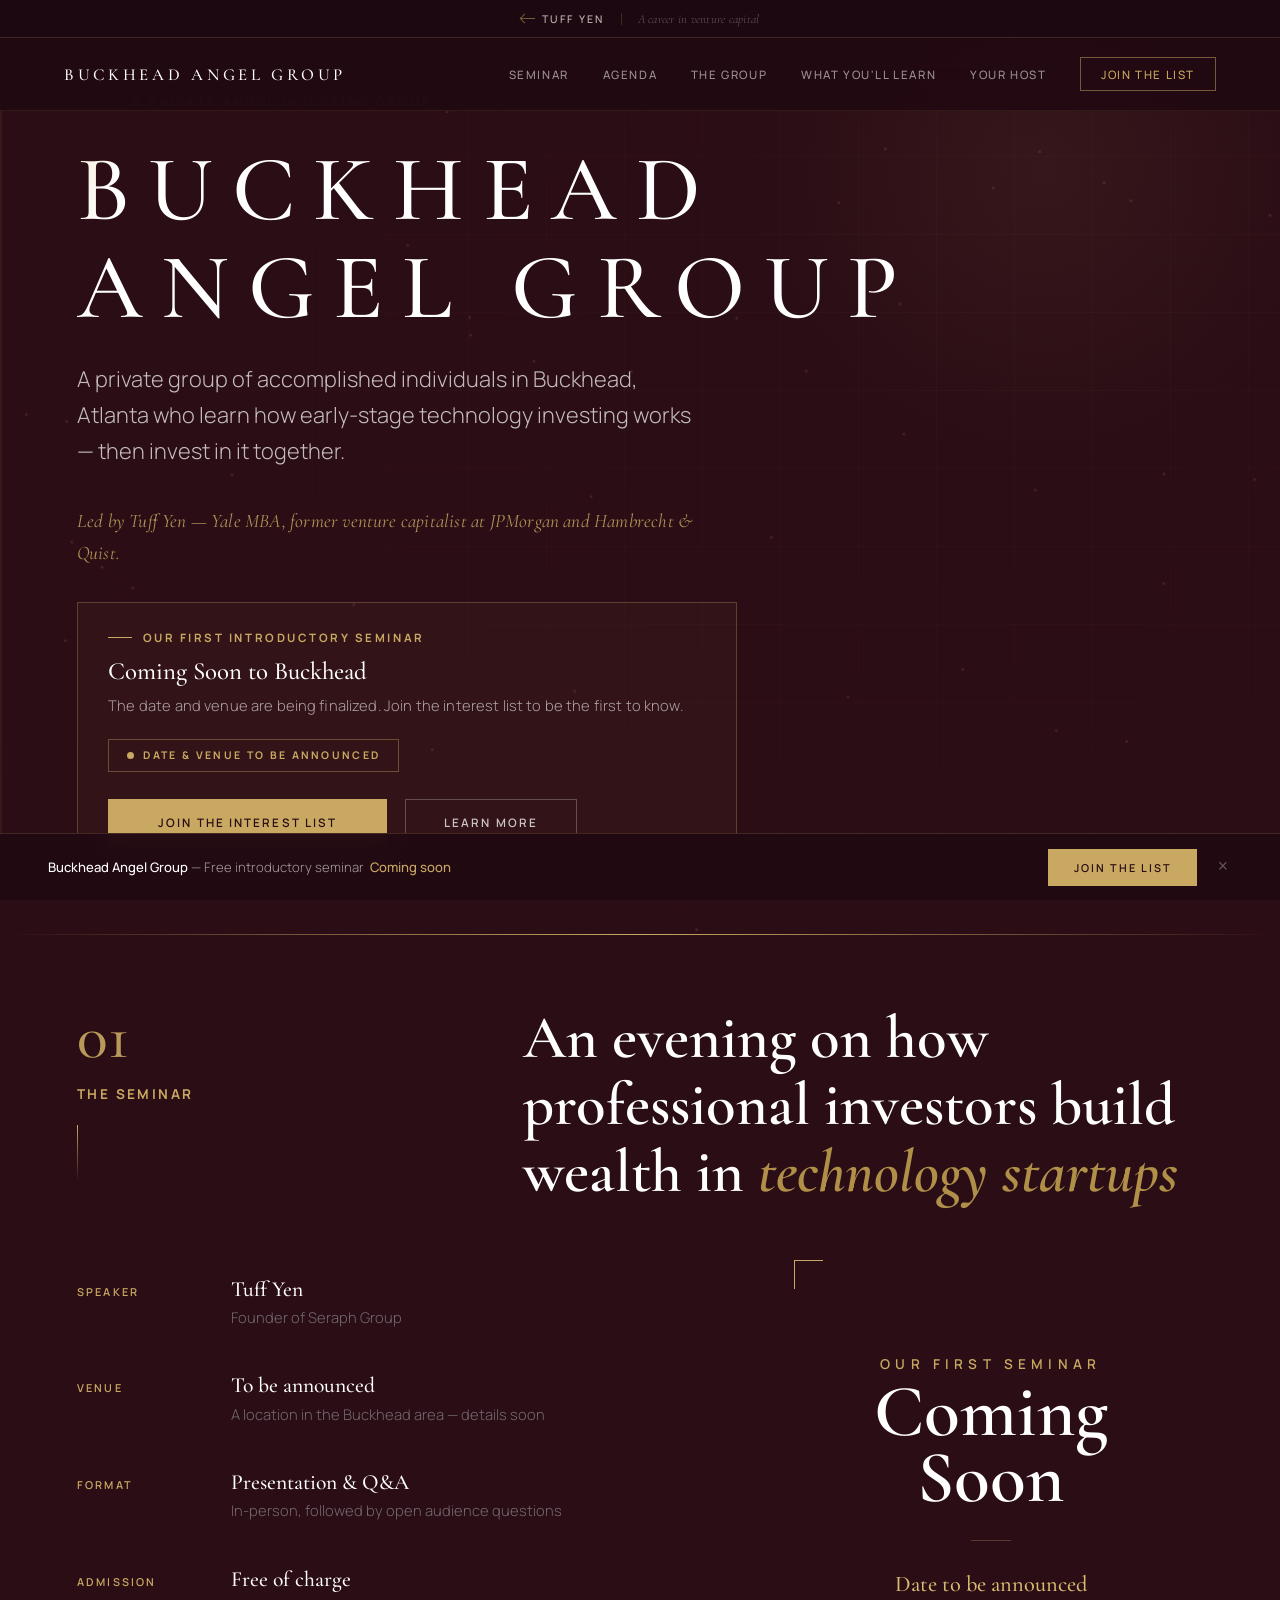
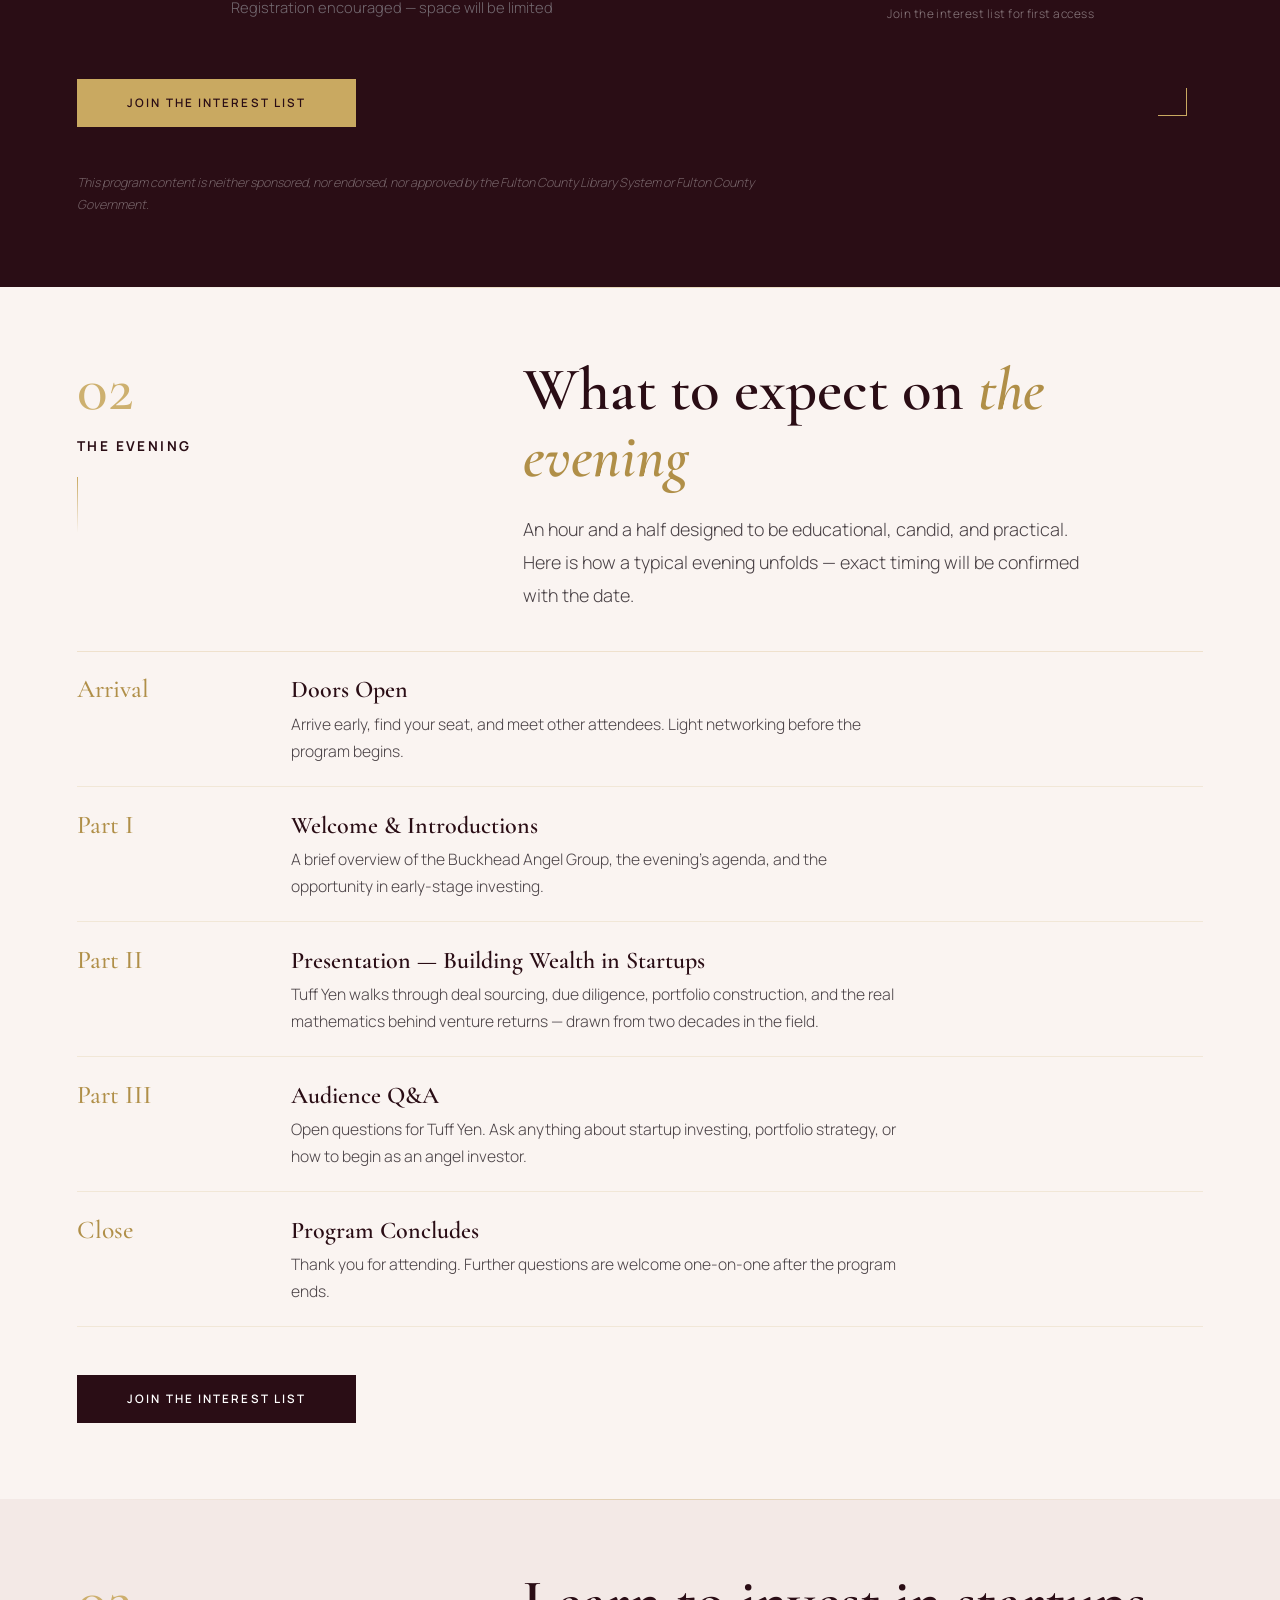
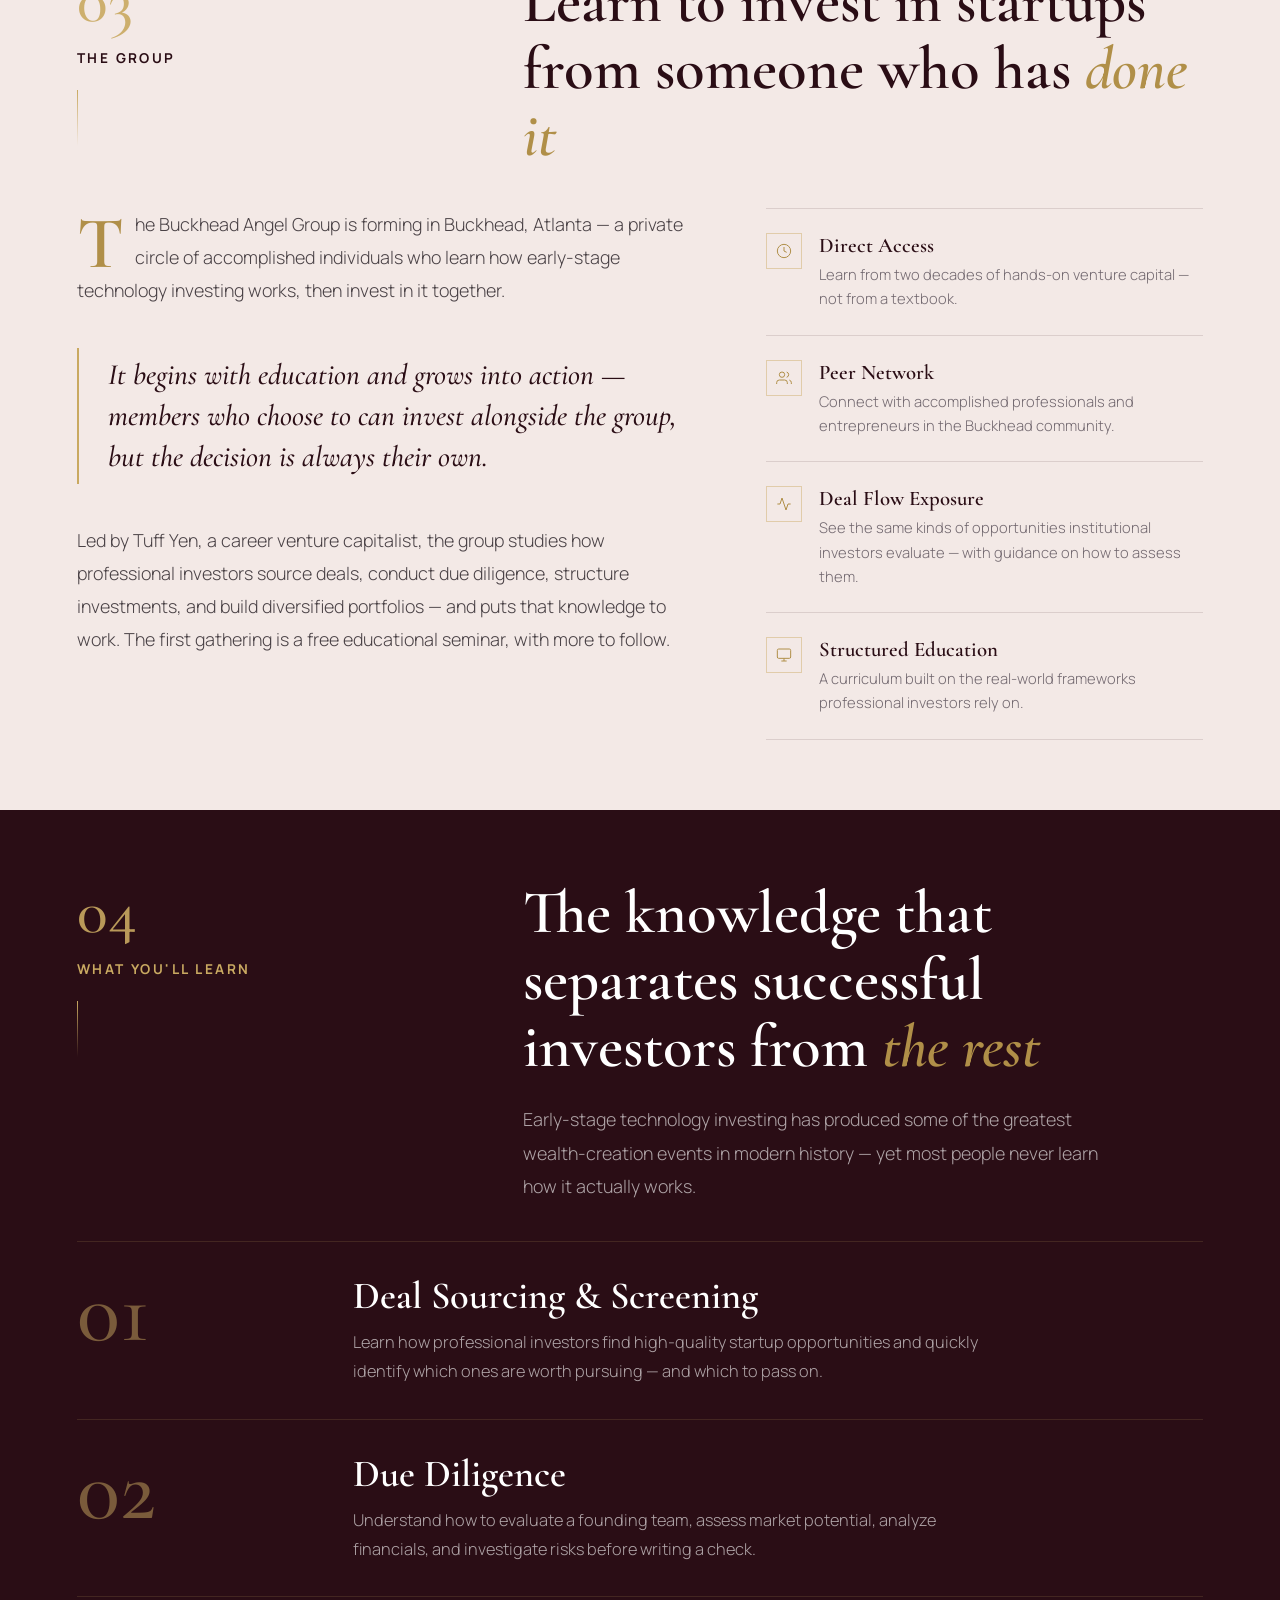
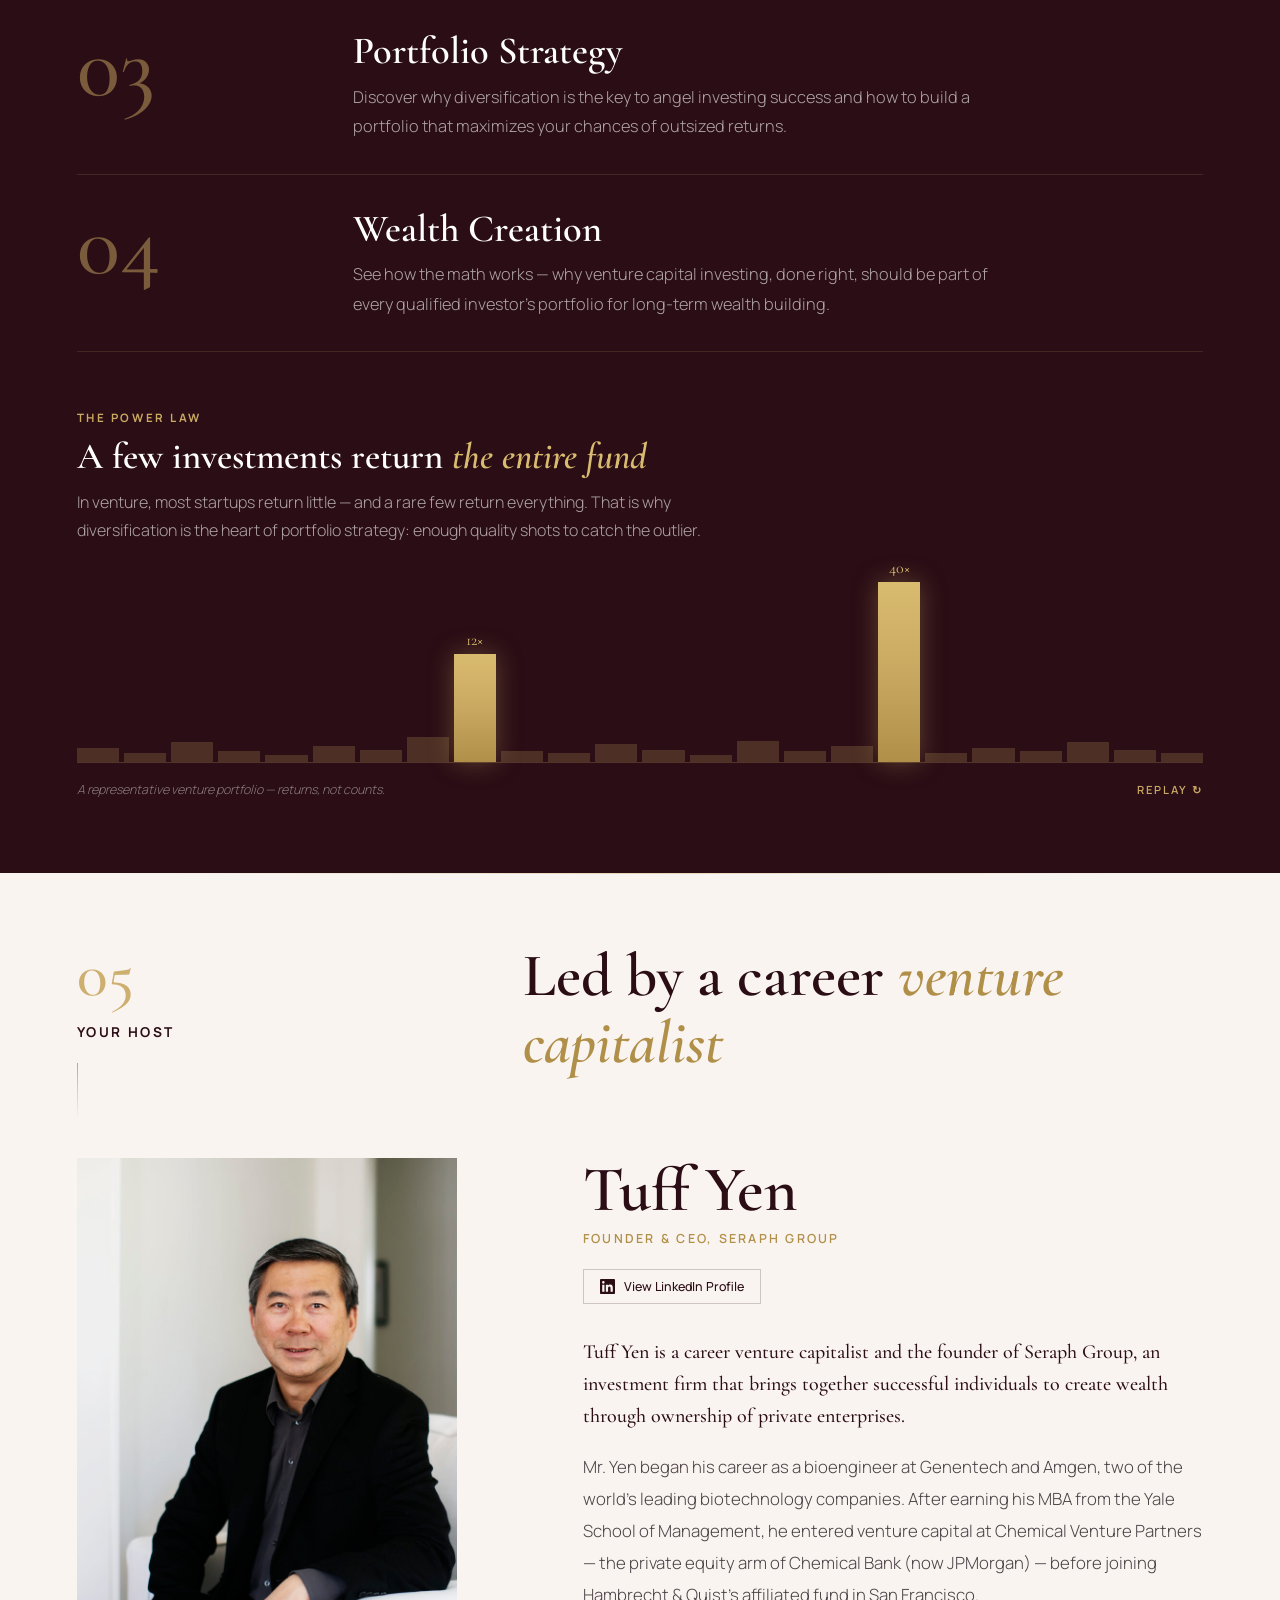
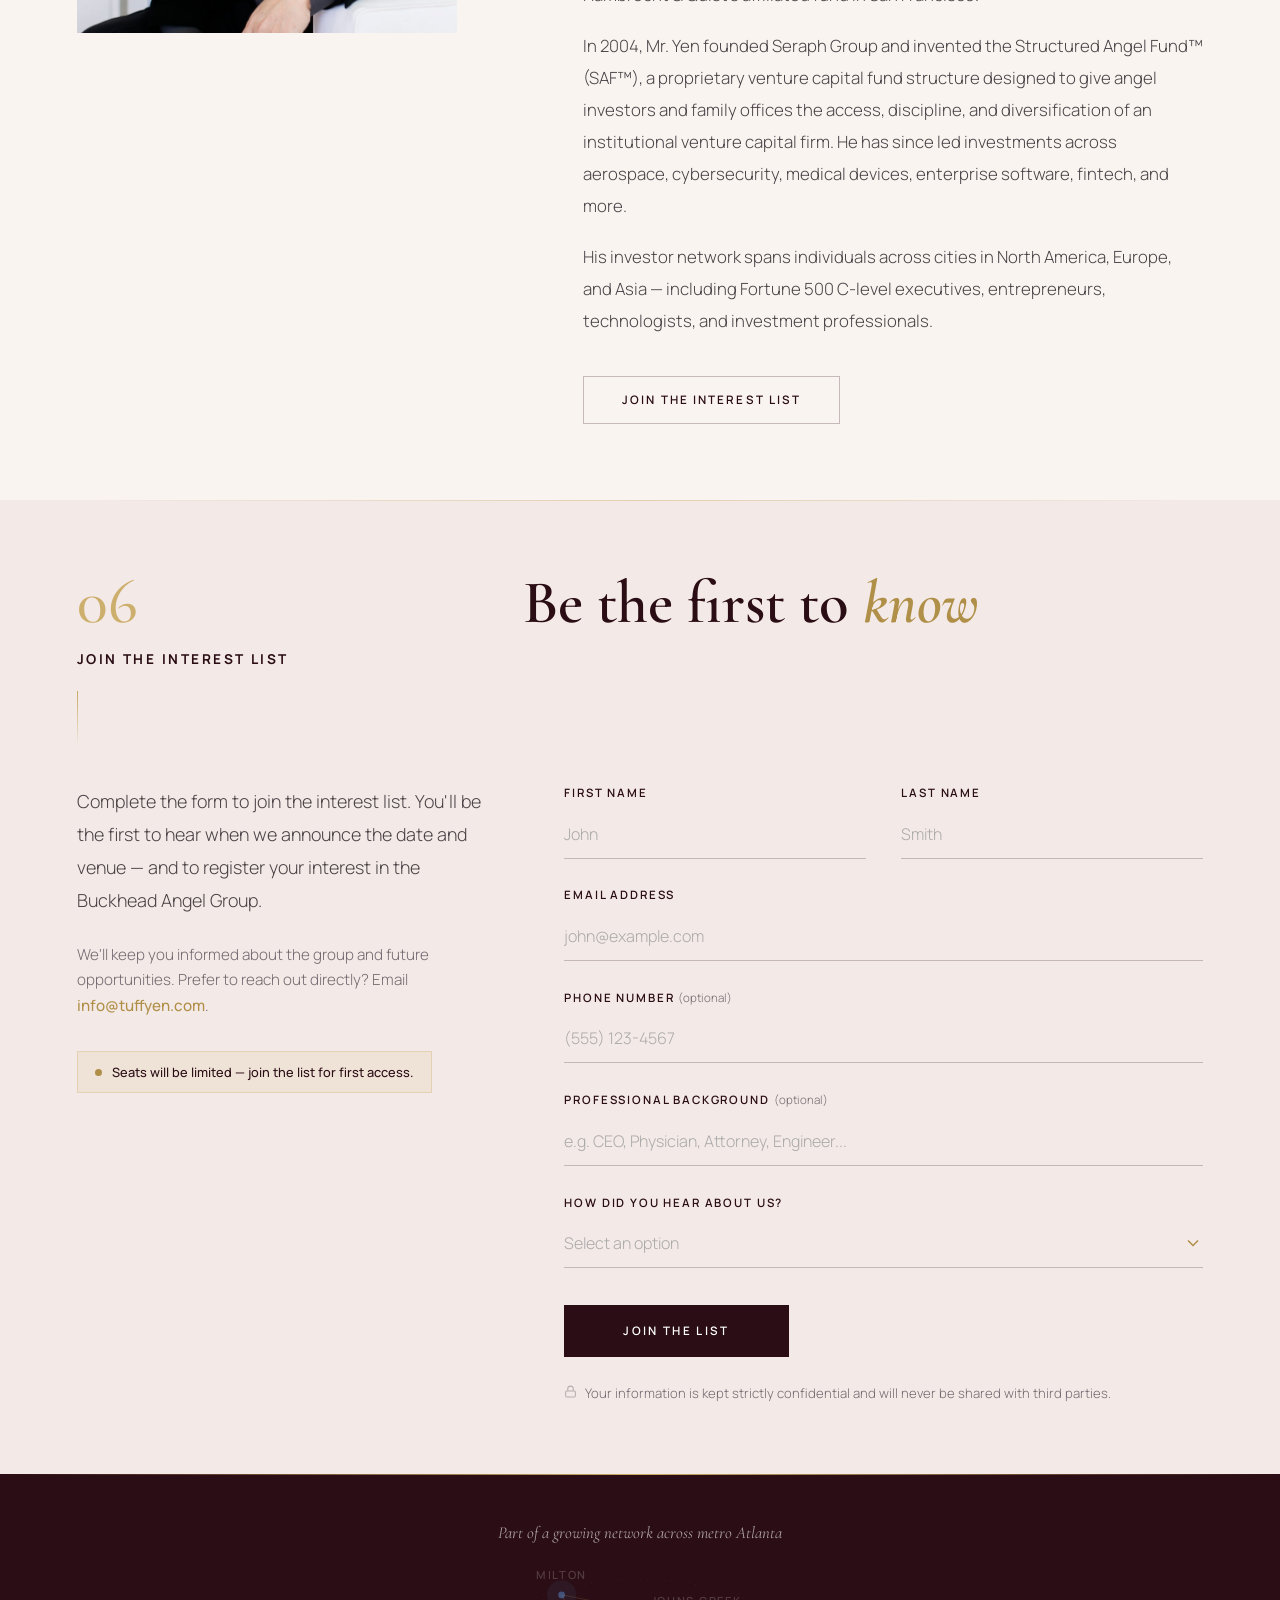
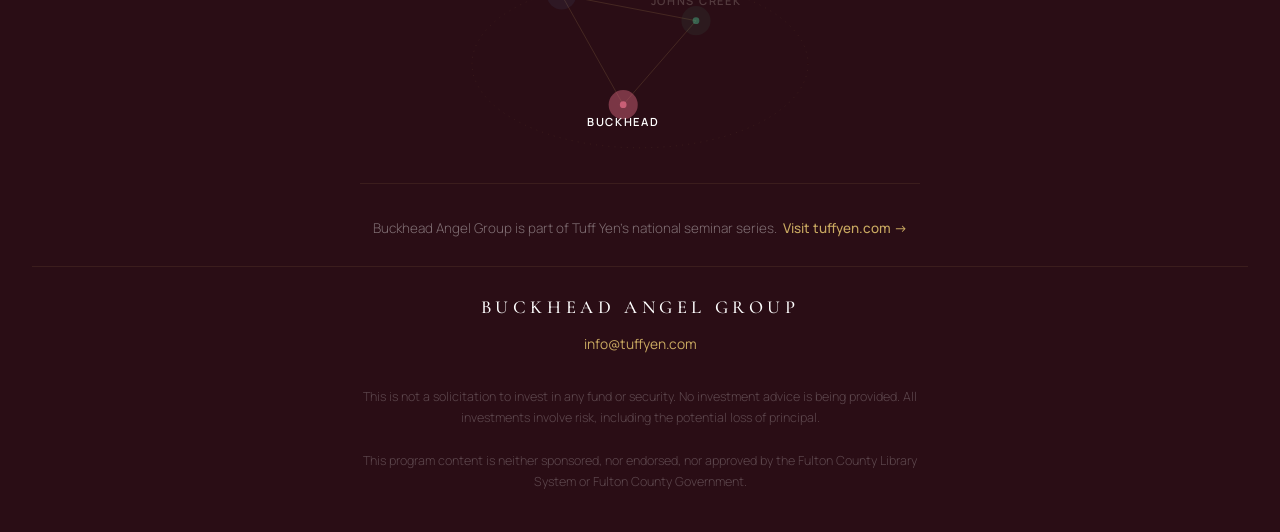
==== buckheadangelgroup/index.html @ 06c12ac6 "Add files via upload" ====
<!DOCTYPE html>
<html lang="en">
<head>
<meta charset="UTF-8">
<meta name="viewport" content="width=device-width, initial-scale=1.0">
<title>Buckhead Angel Group — Learn How to Invest in Technology Startups</title>
<meta name="description" content="Learn how to invest successfully in technology startups and build real wealth. The Buckhead Angel Group is forming in Buckhead, Atlanta, GA — led by Tuff Yen, a career venture capitalist. Our first seminar is coming soon.">
<link rel="preconnect" href="https://fonts.googleapis.com">
<link rel="preconnect" href="https://fonts.gstatic.com" crossorigin>
<link href="https://fonts.googleapis.com/css2?family=Cormorant+Garamond:ital,wght@0,400;0,500;0,600;0,700;1,400;1,500;1,600&family=Manrope:wght@300;400;500;600;700&display=swap" rel="stylesheet">
<meta name="theme-color" content="#2a0d15">
<!-- TY monogram favicon (garnet on oxblood) -->
<link rel="icon" href="data:image/svg+xml,%3Csvg xmlns='http://www.w3.org/2000/svg' viewBox='0 0 64 64'%3E%3Crect width='64' height='64' fill='%232a0d15'/%3E%3Ccircle cx='32' cy='32' r='27' fill='none' stroke='%23c95f76' stroke-width='2.5'/%3E%3Ctext x='32' y='42' font-family='Georgia,serif' font-size='26' fill='%23c95f76' text-anchor='middle'%3ETY%3C/text%3E%3C/svg%3E">
<style>
*, *::before, *::after { margin: 0; padding: 0; box-sizing: border-box; }

:root {
  /* Garnet — the Buckhead jewel tone (descended from tuffyen.com's sapphire) */
  --navy:       #2a0d15;
  --navy-light: #3a141f;
  --navy-mid:   #4a1826;
  --gold:       #c9a961;
  --gold-light: #d9bb6f;
  --gold-deep:  #b08f48;
  --cream:      #f3e9e6;
  --cream-2:    #ecdfdb;
  --paper:      #faf4f1;
  --white:      #ffffff;
  --ink:        #20161a;
  --ink-soft:   #4a4246;
  --muted:      #736970;

  --serif: 'Cormorant Garamond', Georgia, 'Times New Roman', serif;
  --sans:  'Manrope', -apple-system, BlinkMacSystemFont, sans-serif;

  --ribbon-h: 2.4rem;
  --ease: cubic-bezier(0.22, 1, 0.36, 1);
  --maxw: 1240px;
}

html { scroll-behavior: smooth; }
/* Mobile: hard guard against any horizontal scroll */
@media (max-width: 860px) { html, body { overflow-x: hidden; max-width: 100%; } }
body {
  font-family: var(--sans);
  color: var(--ink-soft);
  background: var(--paper);
  overflow-x: hidden;
  -webkit-font-smoothing: antialiased;
  font-feature-settings: "kern", "liga";
}

@media (prefers-reduced-motion: reduce) {
  *, *::before, *::after {
    animation-duration: 0.01ms !important;
    animation-iteration-count: 1 !important;
    transition-duration: 0.01ms !important;
  }
  html { scroll-behavior: auto; }
}

/* ── ANIMATIONS ── */
@keyframes fadeUp   { from { opacity:0; transform:translateY(34px); } to { opacity:1; transform:translateY(0); } }
@keyframes fadeIn   { from { opacity:0; } to { opacity:1; } }
@keyframes drawDown { from { transform:scaleY(0); } to { transform:scaleY(1); } }
@keyframes softPulse { 0%,100% { opacity:1; } 50% { opacity:0.35; } }

.reveal { opacity:0; transform:translateY(38px); transition:opacity 0.85s var(--ease), transform 0.85s var(--ease); }
.reveal.in { opacity:1; transform:none; }
.reveal-d1.in { transition-delay:0.1s; }
.reveal-d2.in { transition-delay:0.2s; }
.reveal-d3.in { transition-delay:0.3s; }

.stagger > * { opacity:0; transform:translateY(26px); transition:opacity 0.7s var(--ease), transform 0.7s var(--ease); }
.stagger.in > *:nth-child(1){opacity:1;transform:none;transition-delay:0s;}
.stagger.in > *:nth-child(2){opacity:1;transform:none;transition-delay:0.1s;}
.stagger.in > *:nth-child(3){opacity:1;transform:none;transition-delay:0.2s;}
.stagger.in > *:nth-child(4){opacity:1;transform:none;transition-delay:0.3s;}
.stagger.in > *:nth-child(5){opacity:1;transform:none;transition-delay:0.4s;}

/* ── RIBBON ── */
.ribbon {
  position: fixed; inset: 0 0 auto 0; z-index: 120;
  height: var(--ribbon-h);
  background: #1c0810;
  border-bottom: 1px solid rgba(201,169,97,0.2);
  display: flex; justify-content: center; align-items: center; gap: 1rem;
  font-size: 0.66rem; letter-spacing: 0.22em; text-transform: uppercase;
  color: rgba(243,233,230,0.4);
}
.ribbon a { color: rgba(243,233,230,0.78); text-decoration: none; display: inline-flex; align-items: center; gap: 0.45rem; font-weight: 500; transition: color 0.25s; }
.ribbon a:hover { color: var(--gold-light); }
.r-arrow { width: 14px; height: 1px; background: rgba(201,169,97,0.5); position: relative; transition: transform 0.25s, background 0.25s; }
.r-arrow::before { content:''; position:absolute; left:0; top:-3px; width:7px; height:7px; border-left:1px solid rgba(201,169,97,0.5); border-bottom:1px solid rgba(201,169,97,0.5); transform:rotate(45deg); transition:border-color 0.25s; }
.ribbon a:hover .r-arrow { transform: translateX(-3px); background: var(--gold-light); }
.ribbon a:hover .r-arrow::before { border-color: var(--gold-light); }
.r-div { width:1px; height:12px; background:rgba(201,169,97,0.2); }
.r-ctx { font-style:italic; font-weight:300; color:rgba(243,233,230,0.35); text-transform:none; letter-spacing:0.02em; font-size:0.78rem; font-family:var(--serif); }
@media (max-width:640px){ .r-ctx,.r-div{display:none;} .ribbon{font-size:0.6rem;letter-spacing:0.14em;} }

/* ── NAV ── */
.nav {
  position: fixed; top: var(--ribbon-h); left: 0; right: 0; z-index: 110;
  padding: 1.15rem clamp(1.5rem, 5vw, 4rem);
  display: flex; justify-content: space-between; align-items: center;
  transform: translateY(-130%); opacity: 0;
  transition: transform 0.45s var(--ease), opacity 0.45s ease, background 0.35s ease;
}
.nav.show {
  transform: translateY(0); opacity: 1;
  background: rgba(34,10,18,0.96);
  backdrop-filter: blur(26px); -webkit-backdrop-filter: blur(26px);
  border-bottom: 1px solid rgba(201,169,97,0.1);
}
.nav-logo { font-family: var(--serif); font-size: 1.05rem; color: #fff; letter-spacing: 0.22em; text-transform: uppercase; text-decoration: none; font-weight: 500; }
.nav-links { display: flex; align-items: center; gap: 2.1rem; }
.nav-links a { font-size: 0.72rem; color: rgba(255,255,255,0.55); text-decoration: none; letter-spacing: 0.14em; text-transform: uppercase; font-weight: 500; transition: color 0.25s; cursor: pointer; }
.nav-links a:hover { color: var(--gold); }
.nav-links a:focus-visible { outline: 2px solid var(--gold); outline-offset: 4px; }
.nav-reserve { color: var(--gold) !important; padding: 0.55rem 1.25rem; border: 1px solid rgba(201,169,97,0.5); transition: all 0.25s !important; white-space: nowrap; }
.nav-reserve:hover { background: var(--gold); color: var(--navy) !important; }
.nav-toggle { display: none; background: none; border: none; cursor: pointer; padding: 4px; }
.nav-toggle span { display: block; width: 24px; height: 1px; background: #fff; margin: 6px 0; transition: all 0.3s; }
@media (max-width:920px) {
  .nav-links { display:none; position:absolute; top:100%; left:0; right:0; flex-direction:column; align-items:flex-start; padding:1.6rem 2rem; gap:1.3rem; background:rgba(34,10,18,0.99); border-bottom:1px solid rgba(201,169,97,0.12); }
  .nav-links.open { display:flex; }
  .nav-toggle { display:block; }
  .nav-reserve { display:none !important; }
}

/* ── HERO ── */
.hero {
  position: relative; min-height: 100vh;
  background: var(--navy); color: #fff;
  display: flex; align-items: center;
  padding: calc(var(--ribbon-h) + 3.5rem) clamp(1.5rem, 6vw, 5rem) 3.5rem;
  overflow: hidden;
}
.hero-grid {
  position: absolute; inset: 0;
  background-image:
    linear-gradient(rgba(201,169,97,0.03) 1px, transparent 1px),
    linear-gradient(90deg, rgba(201,169,97,0.03) 1px, transparent 1px);
  background-size: 78px 78px;
  mask-image: radial-gradient(ellipse 90% 80% at 70% 40%, black 20%, transparent 100%);
  pointer-events: none;
}
.hero-glow { position:absolute; top:-18%; right:-8%; width:680px; height:680px; border-radius:50%; background:radial-gradient(circle, rgba(201,169,97,0.07) 0%, transparent 62%); pointer-events:none; }
.hero::after { content:''; position:absolute; bottom:0; left:0; right:0; height:1px; background:linear-gradient(90deg, transparent, var(--gold), transparent); }

.hero-inner {
  position: relative; z-index: 2;
  max-width: var(--maxw); margin: 0 auto; width: 100%;
  display: grid; grid-template-columns: 1fr; gap: 0;
}

/* vertical side label */
.hero-rail {
  position: absolute; left: clamp(-1rem, -2vw, -2rem); top: 50%;
  transform: translateY(-50%) rotate(180deg);
  writing-mode: vertical-rl;
  font-size: 0.66rem; letter-spacing: 0.4em; text-transform: uppercase;
  color: rgba(201,169,97,0.55); font-weight: 600;
  animation: fadeIn 1s ease 0.6s both;
}
@media (max-width:1100px){ .hero-rail{ display:none; } }

.hero-eyebrow {
  display: inline-flex; align-items: center; gap: 0.85rem;
  font-size: 0.72rem; font-weight: 600; letter-spacing: 0.3em; text-transform: uppercase;
  color: var(--gold); margin-bottom: 2rem;
  animation: fadeIn 0.9s ease 0.15s both;
}
.hero-eyebrow::before { content:''; width:42px; height:1px; background:var(--gold); opacity:0.7; }

.hero h1 {
  font-family: var(--serif); font-weight: 500;
  font-size: clamp(2.6rem, 7.5vw, 5.8rem);
  line-height: 1.05; letter-spacing: 0.2em;
  text-transform: uppercase;
  color: #fff; margin-bottom: 1.6rem;
  animation: fadeUp 1s ease 0.3s both;
}
.hero h1 .accent { display: block; font-style: italic; color: var(--gold-light); font-weight: 400; }

.hero-lead {
  max-width: 620px;
  font-size: clamp(1.1rem, 1.7vw, 1.4rem);
  line-height: 1.65; font-weight: 300;
  color: rgba(255,255,255,0.72);
  margin-bottom: 2.2rem;
  animation: fadeUp 1s ease 0.45s both;
}
.hero-creds {
  font-family: var(--serif); font-style: italic;
  font-size: clamp(1rem, 1.5vw, 1.25rem);
  color: rgba(201,169,97,0.85); font-weight: 400;
  letter-spacing: 0.01em; line-height: 1.7;
  margin-bottom: 2rem; max-width: 640px;
  animation: fadeUp 1s ease 0.6s both;
}

/* upcoming-seminar callout in hero */
.hero-seminar {
  border: 1px solid rgba(201,169,97,0.3);
  background: rgba(201,169,97,0.045);
  padding: 1.7rem 1.9rem 1.9rem;
  max-width: 660px;
  animation: fadeUp 1s ease 0.75s both;
}
.hs-label {
  display: flex; align-items: center; gap: 0.65rem;
  font-size: 0.72rem; font-weight: 700; letter-spacing: 0.22em; text-transform: uppercase;
  color: var(--gold); margin-bottom: 0.6rem;
}
.hs-label::before { content:''; width: 24px; height: 1px; background: var(--gold); }
.hs-detail {
  font-family: var(--serif); font-size: clamp(1.2rem, 2vw, 1.55rem);
  color: #fff; font-weight: 500; line-height: 1.35; margin-bottom: 0;
}
.hs-detail small { display:block; font-family:var(--sans); font-size:0.92rem; font-weight:300; color:rgba(255,255,255,0.6); margin-top:0.5rem; letter-spacing:0.01em; }

/* coming-soon chip */
.soon-chip {
  display: inline-flex; align-items: center; gap: 0.6rem;
  margin-top: 1.4rem; padding: 0.55rem 1.1rem;
  border: 1px solid rgba(201,169,97,0.4);
  font-size: 0.66rem; font-weight: 700; letter-spacing: 0.22em; text-transform: uppercase;
  color: var(--gold);
}
.soon-chip .dot { width: 7px; height: 7px; border-radius: 50%; background: var(--gold); animation: softPulse 2.2s var(--ease) infinite; }

.hero-actions { display: flex; align-items: center; gap: 1.1rem; flex-wrap: wrap; margin-top: 1.7rem; }
@media (max-width:560px){
  .hero-seminar { padding: 1.4rem 1.4rem 1.6rem; }
  .hero-actions .btn { flex: 1 1 auto; text-align: center; }
}

/* ── BUTTONS ── */
.btn { display:inline-block; font-family:var(--sans); font-size:0.73rem; font-weight:600; letter-spacing:0.18em; text-transform:uppercase; text-decoration:none; cursor:pointer; transition:all 0.3s var(--ease); position:relative; overflow:hidden; border:none; }
.btn span { position:relative; z-index:1; }
.btn:focus-visible { outline:2px solid var(--gold); outline-offset:3px; }
.btn-gold { padding:16px 50px; background:var(--gold); color:var(--navy); }
.btn-gold::before { content:''; position:absolute; inset:0 100% 0 0; background:var(--gold-light); transition:right 0.3s var(--ease); }
.btn-gold:hover::before { right:0; }
.btn-outline { padding:15px 38px; border:1px solid rgba(255,255,255,0.25); color:rgba(255,255,255,0.75); background:transparent; }
.btn-outline:hover { border-color:rgba(255,255,255,0.6); color:#fff; }
.btn-navy { padding:16px 50px; background:var(--navy); color:#fff; }
.btn-navy::before { content:''; position:absolute; inset:0 100% 0 0; background:var(--gold); transition:right 0.3s var(--ease); }
.btn-navy:hover::before { right:0; }
.btn-navy:hover { color:var(--navy); }
.btn-ghost-navy { padding:15px 38px; border:1px solid rgba(42,13,21,0.25); color:var(--navy); background:transparent; }
.btn-ghost-navy:hover { border-color:var(--navy); }

/* ── EDITORIAL SECTION FRAME ── */
.section { padding: clamp(3.25rem, 5.5vw, 5.5rem) clamp(1.5rem, 6vw, 5rem); position: relative; }
.wrap { max-width: var(--maxw); margin: 0 auto; }

.s-head { display: grid; grid-template-columns: minmax(0, 0.9fr) minmax(0, 1.6fr); gap: clamp(1.5rem, 5vw, 5rem); align-items: start; margin-bottom: clamp(1.75rem, 3vw, 2.5rem); }
.s-meta { position: relative; }
.s-num {
  font-family: var(--serif); font-size: clamp(2.8rem, 5vw, 4.5rem); font-weight: 500;
  line-height: 1; color: var(--gold); opacity: 0.9;
}
.s-label { font-size: 0.85rem; font-weight: 700; letter-spacing: 0.18em; text-transform: uppercase; color: var(--navy); margin-top: 1rem; }
.s-rule { width: 1px; height: 56px; background: linear-gradient(var(--gold), transparent); margin-top: 1.4rem; transform-origin: top; }
.s-title { font-family: var(--serif); font-weight: 600; font-size: clamp(2.2rem, 5vw, 3.8rem); line-height: 1.1; color: var(--navy); letter-spacing: 0; }
.s-title em { font-style: italic; color: var(--gold-deep); }
@media (max-width:760px){ .s-head{ grid-template-columns:1fr; gap:1.2rem; } .s-rule{ display:none; } }

.lead { font-size: 1.12rem; line-height: 1.85; font-weight: 300; color: var(--ink-soft); }
.lead p + p { margin-top: 1.3rem; }

.bg-paper { background: var(--paper); }
.bg-cream { background: var(--cream); }
.bg-navy  { background: var(--navy); color: #fff; }
.hairline-top::before { content:''; position:absolute; top:0; left:clamp(1.5rem,6vw,5rem); right:clamp(1.5rem,6vw,5rem); height:1px; background:linear-gradient(90deg, transparent, rgba(201,169,97,0.4), transparent); }

/* ── SECTION 01 — SEMINAR ── */
.seminar-body { display: grid; grid-template-columns: 1.5fr 1fr; gap: clamp(2rem, 5vw, 4.5rem); align-items: stretch; }
@media (max-width:860px){ .seminar-body{ grid-template-columns:1fr; } }

.seminar-meta { list-style: none; margin-top: 0.5rem; }
.seminar-meta li { display: grid; grid-template-columns: 130px 1fr; gap: 1.5rem; padding: 1.3rem 0; border-bottom: 1px solid rgba(42,13,21,0.1); align-items: baseline; }
.seminar-meta li:first-child { border-top: 1px solid rgba(42,13,21,0.1); }
.sm-label { font-size: 0.68rem; font-weight: 600; letter-spacing: 0.2em; text-transform: uppercase; color: var(--gold-deep); }
.sm-value { font-family: var(--serif); font-size: 1.35rem; font-weight: 500; color: var(--navy); line-height: 1.4; }
.sm-value small { display:block; font-family:var(--sans); font-size:0.92rem; font-weight:300; color:var(--muted); margin-top:0.2rem; letter-spacing:0; }
.seminar-cta { margin-top: 2.5rem; }

/* date plate */
.date-plate {
  background: var(--navy); color: #fff; position: relative;
  display: flex; flex-direction: column; align-items: center; justify-content: center;
  text-align: center; padding: 3rem 2rem; overflow: hidden;
}
.date-plate::before { content:''; position:absolute; top:1rem; left:1rem; width:1.8rem; height:1.8rem; border-top:1px solid var(--gold); border-left:1px solid var(--gold); }
.date-plate::after  { content:''; position:absolute; bottom:1rem; right:1rem; width:1.8rem; height:1.8rem; border-bottom:1px solid var(--gold); border-right:1px solid var(--gold); }
.dp-month { font-size: 0.85rem; letter-spacing: 0.38em; text-transform: uppercase; color: var(--gold); font-weight: 600; margin-bottom: 0.4rem; }
.dp-day { font-family: var(--serif); font-size: clamp(3rem, 6vw, 4.6rem); font-weight: 600; line-height: 0.9; }
.dp-rule { width: 40px; height: 1px; background: rgba(201,169,97,0.3); margin: 1.8rem 0; }
.dp-time { font-family: var(--serif); font-size: 1.4rem; color: var(--gold-light); font-weight: 500; }
.dp-doors { font-size: 0.74rem; color: rgba(255,255,255,0.45); font-weight: 300; margin-top: 0.5rem; letter-spacing: 0.04em; }

.disclaimer { margin-top: 2.5rem; font-size: 0.78rem; line-height: 1.75; color: var(--muted); font-weight: 300; font-style: italic; max-width: 720px; }
.bg-navy .disclaimer { color: rgba(255,255,255,0.35); }

/* ── SECTION 02 — AGENDA ── */
.agenda-list { border-top: 1px solid rgba(201,169,97,0.25); }
.agenda-row {
  display: grid; grid-template-columns: 150px 1fr; gap: clamp(1.5rem, 5vw, 4rem);
  padding: 1.35rem 0; border-bottom: 1px solid rgba(201,169,97,0.18);
  align-items: baseline; transition: background 0.25s; cursor: default;
}
.agenda-row:hover { background: rgba(201,169,97,0.05); }
.ag-time { font-family: var(--serif); font-size: 1.6rem; font-weight: 500; color: var(--gold-deep); }
.ag-title { font-family: var(--serif); font-size: 1.5rem; font-weight: 600; color: var(--navy); margin-bottom: 0.35rem; line-height: 1.25; }
.ag-desc { font-size: 0.98rem; line-height: 1.7; font-weight: 300; color: var(--ink-soft); max-width: 620px; }
@media (max-width:620px){ .agenda-row{ grid-template-columns:1fr; gap:0.4rem; } .ag-time{ font-size:1.25rem; } }

/* ── SECTION 03 — ABOUT ── */
.about-grid { display: grid; grid-template-columns: 1.4fr 1fr; gap: clamp(2.5rem, 6vw, 6rem); align-items: start; }
@media (max-width:920px){ .about-grid{ grid-template-columns:1fr; gap:2.2rem; } }
.about-prose p:first-of-type::first-letter {
  font-family: var(--serif); float: left; font-size: 4.6rem; line-height: 0.78;
  font-weight: 600; color: var(--gold-deep); padding: 0.3rem 0.7rem 0 0; margin-top: 0.1rem;
}
.pull-quote {
  border-left: 2px solid var(--gold); padding: 0.4rem 0 0.4rem 1.8rem; margin: 2.5rem 0;
  font-family: var(--serif); font-style: italic; font-size: clamp(1.5rem, 2.3vw, 2rem);
  line-height: 1.4; color: var(--navy); font-weight: 500;
}
.pillars { display: flex; flex-direction: column; gap: 0; border-top: 1px solid rgba(42,13,21,0.12); }
.pillar { display: grid; grid-template-columns: 36px 1fr; gap: 1.1rem; padding: 1.5rem 0; border-bottom: 1px solid rgba(42,13,21,0.12); cursor: default; }
.pillar-icon { width: 36px; height: 36px; border: 1px solid rgba(201,169,97,0.45); display: flex; align-items: center; justify-content: center; transition: all 0.25s; }
.pillar:hover .pillar-icon { background: var(--gold); border-color: var(--gold); }
.pillar:hover .pillar-icon svg { color: var(--navy); }
.pillar-icon svg { width: 16px; height: 16px; color: var(--gold-deep); transition: color 0.25s; }
.pillar h4 { font-family: var(--serif); font-size: 1.3rem; font-weight: 600; color: var(--navy); margin-bottom: 0.25rem; }
.pillar p { font-size: 0.92rem; line-height: 1.65; font-weight: 300; color: var(--muted); }

/* ── SECTION 04 — LEARN ── */
.learn-list { margin-top: 1rem; }
.learn-row {
  display: grid; grid-template-columns: minmax(0,0.5fr) minmax(0,2fr); gap: clamp(1.5rem,5vw,4rem);
  padding: clamp(1.4rem,2.5vw,2.1rem) 0; border-top: 1px solid rgba(201,169,97,0.18);
  align-items: start; transition: padding-left 0.35s var(--ease);
}
.learn-row:last-child { border-bottom: 1px solid rgba(201,169,97,0.18); }
.bg-navy .learn-row { border-color: rgba(201,169,97,0.16); }
.learn-row:hover { padding-left: 0.6rem; }
.learn-num { font-family: var(--serif); font-size: clamp(3rem,7vw,6rem); font-weight: 500; line-height: 0.85; color: rgba(201,169,97,0.85); }
.bg-navy .learn-num { color: rgba(201,169,97,0.5); }
.learn-h { font-family: var(--serif); font-size: clamp(1.6rem,3vw,2.4rem); font-weight: 600; color: #fff; margin-bottom: 0.6rem; line-height: 1.15; }
.learn-p { font-size: 1.02rem; line-height: 1.8; font-weight: 300; color: rgba(255,255,255,0.62); max-width: 640px; }
@media (max-width:680px){ .learn-row{ grid-template-columns:1fr; gap:0.6rem; } }

/* ── SECTION 05 — HOST ── */
.host-grid { display: grid; grid-template-columns: 0.9fr 1.3fr; gap: clamp(2.5rem,6vw,5.5rem); align-items: start; }
@media (max-width:920px){ .host-grid{ grid-template-columns:1fr; gap:2rem; } .host-photo-wrap{ max-width:280px; } }
.host-photo-wrap { position: relative; max-width: 380px; }
.host-photo { width: 100%; aspect-ratio: 4/5; overflow: hidden; background: var(--navy-light); }
.host-photo img { width: 100%; height: 100%; object-fit: cover; object-position: center top; }
.host-photo-wrap::after { content:''; position:absolute; bottom:-14px; left:14px; right:-14px; top:14px; border:1px solid var(--gold); z-index:-1; }
.host-name { font-family: var(--serif); font-size: clamp(2.6rem,5vw,4rem); font-weight: 600; color: var(--navy); line-height: 1; margin-bottom: 0.5rem; }
.host-role { font-size: 0.78rem; letter-spacing: 0.18em; text-transform: uppercase; color: var(--gold-deep); font-weight: 600; margin-bottom: 1.4rem; }
.host-li { display: inline-flex; align-items: center; gap: 0.55rem; font-size: 0.78rem; font-weight: 500; color: var(--navy); text-decoration: none; padding: 8px 16px; border: 1px solid rgba(42,13,21,0.2); transition: all 0.28s; margin-bottom: 2rem; }
.host-li:hover, .host-li:focus-visible { border-color: var(--gold); color: var(--gold-deep); outline: none; }
.host-bio { font-size: 1.05rem; line-height: 1.9; font-weight: 300; color: var(--ink-soft); }
.host-bio p + p { margin-top: 1.2rem; }
.host-bio p:first-of-type { font-size: 1.25rem; font-family: var(--serif); color: var(--navy); line-height: 1.6; font-weight: 500; }

/* ── SECTION 06 — FORM ── */
.form-grid { display: grid; grid-template-columns: 0.9fr 1.4fr; gap: clamp(2.5rem,6vw,5rem); align-items: start; }
@media (max-width:920px){ .form-grid{ grid-template-columns:1fr; gap:2rem; } }
.form-aside-note { font-size: 0.95rem; line-height: 1.7; font-weight: 300; color: var(--muted); margin-top: 1.5rem; }
.form-aside-note a { color: var(--gold-deep); text-decoration: none; font-weight: 500; }
.form-notice { display: inline-flex; align-items: center; gap: 0.6rem; font-size: 0.8rem; font-weight: 500; color: var(--navy); background: rgba(201,169,97,0.12); border: 1px solid rgba(201,169,97,0.3); padding: 0.7rem 1.1rem; margin-top: 2rem; }
.notice-dot { width: 7px; height: 7px; border-radius: 50%; background: var(--gold-deep); flex-shrink: 0; }

.form-row { display: grid; grid-template-columns: 1fr 1fr; gap: 2.2rem; }
.form-group { margin-bottom: 1.8rem; }
.form-label { display: block; font-size: 0.72rem; font-weight: 600; letter-spacing: 0.16em; text-transform: uppercase; color: var(--navy); margin-bottom: 0.6rem; }
.form-label .opt { color: var(--muted); text-transform: none; letter-spacing: 0; font-weight: 300; }
.form-input { width: 100%; padding: 13px 0; border: none; border-bottom: 1px solid rgba(42,13,21,0.22); background: transparent; font-family: var(--sans); font-size: 1rem; font-weight: 300; color: var(--navy); outline: none; transition: border-color 0.28s; border-radius: 0; }
.form-input:focus { border-bottom-color: var(--gold-deep); }
.form-input::placeholder { color: #aaa; font-weight: 300; }
select.form-input { appearance: none; -webkit-appearance: none; cursor: pointer; background-image: url("data:image/svg+xml,%3Csvg xmlns='http://www.w3.org/2000/svg' width='12' height='8' viewBox='0 0 12 8' fill='none' stroke='%23b08f48' stroke-width='1.5'%3E%3Cpath d='M1 1.5l5 5 5-5'/%3E%3C/svg%3E"); background-repeat: no-repeat; background-position: right 4px center; padding-right: 28px; color: #aaa; }
select.form-input.filled { color: var(--navy); }
select.form-input option { color: var(--navy); background: #fff; }
.form-submit { display: inline-block; padding: 17px 58px; background: var(--navy); border: 1px solid var(--navy); color: #fff; font-family: var(--sans); font-size: 0.73rem; font-weight: 600; letter-spacing: 0.2em; text-transform: uppercase; cursor: pointer; transition: all 0.3s var(--ease); position: relative; overflow: hidden; margin-top: 0.5rem; }
.form-submit::before { content:''; position:absolute; inset:0 100% 0 0; background:var(--gold); transition:right 0.3s var(--ease); }
.form-submit:hover::before { right:0; }
.form-submit:hover { color: var(--navy); border-color: var(--gold); }
.form-submit:disabled { opacity: 0.55; cursor: not-allowed; }
.form-submit:focus-visible { outline: 2px solid var(--gold); outline-offset: 3px; }
.form-submit span { position: relative; z-index: 1; }
.form-privacy { margin-top: 1.6rem; font-size: 0.82rem; color: var(--muted); line-height: 1.6; font-weight: 300; display: flex; align-items: flex-start; gap: 0.5rem; }
.form-privacy svg { flex-shrink: 0; margin-top: 2px; opacity: 0.45; }
.form-success { display: none; padding: 1rem 0; }
.success-icon { width: 52px; height: 52px; border: 1px solid var(--gold); border-radius: 50%; display: flex; align-items: center; justify-content: center; margin-bottom: 1.8rem; }
.form-success h3 { font-family: var(--serif); font-size: 2.2rem; color: var(--navy); margin-bottom: 0.8rem; }
.form-success p { font-size: 1rem; color: var(--muted); font-weight: 300; line-height: 1.75; }
@media (max-width:560px){ .form-row{ grid-template-columns:1fr; gap:0; } }

/* ── FOOTER ── */
.footer { background: var(--navy); padding: 3rem 2rem 2.5rem; text-align: center; position: relative; }
.footer::before { content:''; position:absolute; top:0; left:0; right:0; height:1px; background:linear-gradient(90deg, transparent, var(--gold), transparent); }
.footer-parent { margin-bottom: 1.8rem; padding-bottom: 1.8rem; border-bottom: 1px solid rgba(201,169,97,0.1); font-size: 0.84rem; font-weight: 300; color: rgba(255,255,255,0.4); }
.footer-parent a { color: var(--gold); text-decoration: none; font-weight: 500; transition: color 0.25s; }
.footer-parent a:hover { color: var(--gold-light); }
.footer-logo { font-family: var(--serif); font-size: 1.15rem; color: #fff; letter-spacing: 0.25em; text-transform: uppercase; font-weight: 500; margin-bottom: 0.9rem; }
.footer-email { font-size: 0.86rem; color: var(--gold); text-decoration: none; font-weight: 400; transition: color 0.25s; }
.footer-email:hover { color: var(--gold-light); }
.footer-disclaimer { margin: 2rem auto 0; font-size: 0.78rem; color: rgba(255,255,255,0.24); font-weight: 300; line-height: 1.7; max-width: 580px; }

/* ── STICKY CTA ── */
.sticky-cta { position: fixed; bottom: 0; left: 0; right: 0; z-index: 95; background: rgba(34,10,18,0.97); backdrop-filter: blur(20px); -webkit-backdrop-filter: blur(20px); border-top: 1px solid rgba(201,169,97,0.2); padding: 0.9rem clamp(1.5rem,5vw,3rem); display: flex; align-items: center; justify-content: space-between; gap: 1rem; transform: translateY(100%); transition: transform 0.5s var(--ease); }
.sticky-cta.show { transform: translateY(0); }
.sticky-text { font-size: 0.82rem; color: rgba(255,255,255,0.6); font-weight: 300; }
.sticky-text strong { color: #fff; font-weight: 500; }
.sticky-date { color: var(--gold); font-weight: 500; }
.sticky-right { display: flex; align-items: center; gap: 1rem; flex-shrink: 0; }
.sticky-close { background: none; border: none; cursor: pointer; color: rgba(255,255,255,0.3); font-size: 1.1rem; padding: 4px; line-height: 1; transition: color 0.2s; }
.sticky-close:hover { color: rgba(255,255,255,0.65); }
.sticky-close:focus-visible { outline: 2px solid var(--gold); outline-offset: 2px; }
@media (max-width:600px){ .sticky-cta{ flex-direction:column; gap:0.7rem; padding:0.9rem 1.5rem 1.1rem; } .sticky-text{ text-align:center; font-size:0.74rem; } .sticky-close{ position:absolute; top:0.7rem; right:1rem; } }

/* ── SIGNATURE ENHANCEMENTS ── */
/* Gold-leaf shimmer on the page title (once, on load) */
.hero h1 .wordmark {
  display: inline-block;
  background: linear-gradient(110deg, #fff 0%, #fff 38%, var(--gold-light) 47%, #fff5db 50%, var(--gold-light) 53%, #fff 62%, #fff 100%);
  background-size: 280% 100%; background-position: 150% 0;
  -webkit-background-clip: text; background-clip: text;
  -webkit-text-fill-color: transparent; color: transparent;
  animation: leafSweep 1.6s var(--ease) 0.6s forwards;
}
@keyframes leafSweep { to { background-position: -60% 0; } }

/* Old-style figures on display numerals */
.s-num, .dp-day, .cd-num { font-variant-numeric: oldstyle-nums; font-feature-settings: "onum" 1, "pnum" 1; }

/* Gold scroll-spine (desktop) */
.scroll-spine { position: fixed; left: 0; top: 0; bottom: 0; width: 2px; z-index: 90; background: rgba(201,169,97,0.08); pointer-events: none; }
.scroll-spine-fill { position: absolute; inset: 0; background: linear-gradient(to bottom, var(--gold-deep), var(--gold), var(--gold-light)); transform: scaleY(0); transform-origin: top; }
@media (max-width: 768px) { .scroll-spine { display: none; } }

/* "Part of a growing network" — Atlanta jewel-constellation in the footer */
.network { max-width: 560px; margin: 0 auto 2.2rem; padding-bottom: 2rem; border-bottom: 1px solid rgba(201,169,97,0.1); }
.network-cap { font-family: var(--serif); font-style: italic; font-size: 1.05rem; color: rgba(255,255,255,0.6); margin-bottom: 0.4rem; }
.constellation svg { width: 100%; height: auto; overflow: visible; display: block; }
.cn-ring { fill: none; stroke: rgba(201,169,97,0.3); stroke-width: 1; stroke-dasharray: 2 9; opacity: 0.5; }
.cn-thread { stroke: var(--gold); stroke-width: 1; opacity: 0.3; }
.cn-dot, .cn-glow { transform-box: fill-box; transform-origin: center; }
.cn-glow { opacity: 0.16; }
.cn-node.sapphire .cn-dot, .cn-node.sapphire .cn-glow { fill: #5d93d8; }
.cn-node.emerald  .cn-dot, .cn-node.emerald  .cn-glow { fill: #46b487; }
.cn-node.garnet   .cn-dot, .cn-node.garnet   .cn-glow { fill: #c95f76; }
.cn-node text { font-family: var(--sans); font-size: 20px; letter-spacing: 3px; text-transform: uppercase; fill: rgba(245,239,226,0.4); font-weight: 600; }
.cn-node:not(.current) { opacity: 0.5; }
.cn-node.current .cn-glow { opacity: 0.5; animation: cnPulse 3.6s var(--ease) infinite; }
.cn-node.current text { fill: #fff; }
@keyframes cnPulse { 0%,100% { opacity: 0.28; transform: scale(1); } 50% { opacity: 0.5; transform: scale(1.4); } }

@media (prefers-reduced-motion: reduce) {
  .hero h1 .wordmark { animation: none; background-position: 0 0; }
  .cn-node.current .cn-glow { animation: none; }
}

/* ── MORE ENHANCEMENTS ── */
/* Living network in the hero */
.hero-net { position: absolute; inset: 0; z-index: 1; pointer-events: none; opacity: 0.5; }
.hero-glow { transition: transform 0.6s var(--ease); }

/* Power-law widget (dark section) */
.powerlaw { margin-top: clamp(2.6rem, 5vw, 3.6rem); }
.pl-kicker { font-family: var(--sans); font-size: 0.72rem; font-weight: 700; letter-spacing: 0.22em; text-transform: uppercase; color: var(--gold); margin-bottom: 0.7rem; }
.pl-title { font-family: var(--serif); font-weight: 600; font-size: clamp(1.6rem, 3vw, 2.3rem); color: #fff; line-height: 1.15; margin-bottom: 0.6rem; }
.pl-title em, .pl-sub em { font-style: italic; color: var(--gold-light); }
.pl-sub { font-family: var(--sans); font-weight: 300; font-size: 1rem; line-height: 1.75; color: rgba(255,255,255,0.62); max-width: 640px; }
.pl-chart { display: flex; align-items: flex-end; gap: 5px; height: 180px; margin: 2.4rem 0 0; }
.pl-bar { flex: 1; height: 0; background: rgba(201,169,97,0.22); transition: height 1.1s var(--ease); position: relative; }
.pl-bar.win { background: linear-gradient(to top, var(--gold-deep), var(--gold), var(--gold-light)); box-shadow: 0 0 26px rgba(201,169,97,0.35); }
.pl-bar.win::after { content: attr(data-mult); position: absolute; top: -1.5rem; left: 50%; transform: translateX(-50%); font-family: var(--serif); font-size: 1rem; color: var(--gold-light); white-space: nowrap; opacity: 0; transition: opacity 0.5s ease 1s; }
.powerlaw.in .pl-bar.win::after { opacity: 1; }
.pl-baseline { height: 1px; background: rgba(201,169,97,0.25); }
.pl-foot { display: flex; justify-content: space-between; align-items: center; margin-top: 0.9rem; gap: 1rem; flex-wrap: wrap; }
.pl-legend { font-family: var(--sans); font-size: 0.78rem; font-weight: 300; color: rgba(255,255,255,0.45); font-style: italic; }
.pl-replay { background: none; border: none; color: var(--gold); font-family: var(--sans); font-size: 0.7rem; font-weight: 600; letter-spacing: 0.18em; text-transform: uppercase; cursor: pointer; padding: 0.3rem 0; transition: color 0.2s; }
.pl-replay:hover { color: var(--gold-light); }

/* Smooth gem page transitions + magnetic buttons */
@view-transition { navigation: auto; }
.btn { will-change: transform; }

@media (prefers-reduced-motion: reduce) { .pl-bar { transition: none; } }
</style>
</head>
<body>

<div class="scroll-spine" aria-hidden="true"><div class="scroll-spine-fill"></div></div>

<!-- RIBBON -->
<div class="ribbon" role="banner">
  <a href="../"><span class="r-arrow" aria-hidden="true"></span>Tuff Yen</a>
  <span class="r-div" aria-hidden="true"></span>
  <span class="r-ctx">A career in venture capital</span>
</div>

<!-- NAV -->
<nav class="nav" id="nav" aria-label="Site navigation">
  <a href="#" class="nav-logo">Buckhead Angel Group</a>
  <div class="nav-links" id="navLinks">
    <a href="#event">Seminar</a>
    <a href="#agenda">Agenda</a>
    <a href="#about">The Group</a>
    <a href="#why">What You'll Learn</a>
    <a href="#leadership">Your Host</a>
    <a href="#interest" class="nav-reserve">Join the List</a>
  </div>
  <button class="nav-toggle" id="navToggle" aria-label="Toggle navigation" aria-expanded="false">
    <span></span><span></span><span></span>
  </button>
</nav>

<!-- HERO -->
<section class="hero" id="hero" aria-label="Hero">
  <div class="hero-grid" aria-hidden="true"></div>
  <div class="hero-glow" aria-hidden="true"></div>
  <canvas class="hero-net" data-net data-rgb="201,95,118" aria-hidden="true"></canvas>
  <div class="hero-rail" aria-hidden="true">Buckhead, Atlanta</div>

  <div class="hero-inner">
    <div class="hero-eyebrow">A Private Angel Investing Group</div>
    <h1><span class="wordmark">Buckhead<br>Angel Group</span></h1>
    <p class="hero-lead">A private group of accomplished individuals in Buckhead, Atlanta who learn how early-stage technology investing works &mdash; then invest in it together.</p>
    <p class="hero-creds">Led by Tuff Yen &mdash; Yale MBA, former venture capitalist at JPMorgan and Hambrecht &amp; Quist.</p>

    <!-- Upcoming-seminar callout: date and venue to be announced -->
    <div class="hero-seminar" aria-label="Upcoming seminar">
      <div class="hs-label">Our First Introductory Seminar</div>
      <div class="hs-detail">Coming Soon to Buckhead<small>The date and venue are being finalized. Join the interest list to be the first to know.</small></div>
      <div class="soon-chip"><span class="dot" aria-hidden="true"></span>Date &amp; Venue To Be Announced</div>
      <div class="hero-actions">
        <a href="#interest" class="btn btn-gold"><span>Join the Interest List</span></a>
        <a href="#about" class="btn btn-outline"><span>Learn More</span></a>
      </div>
    </div>
  </div>
</section>

<!-- SECTION 01 — SEMINAR -->
<section class="section bg-navy" id="event">
  <div class="wrap">
    <div class="s-head reveal">
      <div class="s-meta">
        <div class="s-num">01</div>
        <div class="s-label" style="color:var(--gold);">The Seminar</div>
        <div class="s-rule"></div>
      </div>
      <h2 class="s-title" style="color:#fff;">An evening on how professional investors build wealth in <em>technology startups</em></h2>
    </div>

    <div class="seminar-body reveal reveal-d1">
      <div>
        <ul class="seminar-meta">
          <li>
            <span class="sm-label" style="color:var(--gold);">Speaker</span>
            <span class="sm-value" style="color:#fff;">Tuff Yen<small>Founder of Seraph Group</small></span>
          </li>
          <li>
            <span class="sm-label" style="color:var(--gold);">Venue</span>
            <span class="sm-value" style="color:#fff;">To be announced<small>A location in the Buckhead area &mdash; details soon</small></span>
          </li>
          <li>
            <span class="sm-label" style="color:var(--gold);">Format</span>
            <span class="sm-value" style="color:#fff;">Presentation &amp; Q&amp;A<small>In-person, followed by open audience questions</small></span>
          </li>
          <li>
            <span class="sm-label" style="color:var(--gold);">Admission</span>
            <span class="sm-value" style="color:#fff;">Free of charge<small>Registration encouraged — space will be limited</small></span>
          </li>
        </ul>
        <div class="seminar-cta">
          <a href="#interest" class="btn btn-gold"><span>Join the Interest List</span></a>
        </div>
      </div>

      <div class="date-plate" aria-label="Date and time">
        <div class="dp-month">Our First Seminar</div>
        <div class="dp-day">Coming<br>Soon</div>
        <div class="dp-rule" aria-hidden="true"></div>
        <div class="dp-time">Date to be announced</div>
        <div class="dp-doors">Join the interest list for first access</div>
      </div>
    </div>

    <!--
      Required: Fulton County Library System non-endorsement statement.
      Buckhead is in Fulton County; keep this if the seminar is held at a county library.
    -->
    <p class="disclaimer reveal">
      This program content is neither sponsored, nor endorsed, nor approved by the Fulton County Library System or Fulton County Government.
    </p>
  </div>
</section>

<!-- SECTION 02 — AGENDA -->
<section class="section bg-paper hairline-top" id="agenda">
  <div class="wrap">
    <div class="s-head reveal">
      <div class="s-meta">
        <div class="s-num">02</div>
        <div class="s-label">The Evening</div>
        <div class="s-rule"></div>
      </div>
      <div>
        <h2 class="s-title">What to expect on <em>the evening</em></h2>
        <p class="lead" style="margin-top:1.4rem; max-width:560px;">An hour and a half designed to be educational, candid, and practical. Here is how a typical evening unfolds — exact timing will be confirmed with the date.</p>
      </div>
    </div>

    <div class="agenda-list reveal reveal-d1">
      <div class="agenda-row">
        <div class="ag-time">Arrival</div>
        <div>
          <div class="ag-title">Doors Open</div>
          <div class="ag-desc">Arrive early, find your seat, and meet other attendees. Light networking before the program begins.</div>
        </div>
      </div>
      <div class="agenda-row">
        <div class="ag-time">Part I</div>
        <div>
          <div class="ag-title">Welcome &amp; Introductions</div>
          <div class="ag-desc">A brief overview of the Buckhead Angel Group, the evening's agenda, and the opportunity in early-stage investing.</div>
        </div>
      </div>
      <div class="agenda-row">
        <div class="ag-time">Part II</div>
        <div>
          <div class="ag-title">Presentation — Building Wealth in Startups</div>
          <div class="ag-desc">Tuff Yen walks through deal sourcing, due diligence, portfolio construction, and the real mathematics behind venture returns — drawn from two decades in the field.</div>
        </div>
      </div>
      <div class="agenda-row">
        <div class="ag-time">Part III</div>
        <div>
          <div class="ag-title">Audience Q&amp;A</div>
          <div class="ag-desc">Open questions for Tuff Yen. Ask anything about startup investing, portfolio strategy, or how to begin as an angel investor.</div>
        </div>
      </div>
      <div class="agenda-row">
        <div class="ag-time">Close</div>
        <div>
          <div class="ag-title">Program Concludes</div>
          <div class="ag-desc">Thank you for attending. Further questions are welcome one-on-one after the program ends.</div>
        </div>
      </div>
    </div>

    <div style="margin-top:3rem;" class="reveal">
      <a href="#interest" class="btn btn-navy"><span>Join the Interest List</span></a>
    </div>
  </div>
</section>

<!-- SECTION 03 — THE GROUP -->
<section class="section bg-cream hairline-top" id="about">
  <div class="wrap">
    <div class="s-head reveal">
      <div class="s-meta">
        <div class="s-num">03</div>
        <div class="s-label">The Group</div>
        <div class="s-rule"></div>
      </div>
      <h2 class="s-title">Learn to invest in startups from someone who has <em>done it</em></h2>
    </div>

    <div class="about-grid">
      <div class="about-prose lead reveal reveal-d1">
        <p>The Buckhead Angel Group is forming in Buckhead, Atlanta — a private circle of accomplished individuals who learn how early-stage technology investing works, then invest in it together.</p>
        <div class="pull-quote">It begins with education and grows into action — members who choose to can invest alongside the group, but the decision is always their own.</div>
        <p>Led by Tuff Yen, a career venture capitalist, the group studies how professional investors source deals, conduct due diligence, structure investments, and build diversified portfolios — and puts that knowledge to work. The first gathering is a free educational seminar, with more to follow.</p>
      </div>

      <div class="pillars reveal reveal-d2">
        <div class="pillar">
          <div class="pillar-icon"><svg viewBox="0 0 24 24" fill="none" stroke="currentColor" stroke-width="1.5" aria-hidden="true"><circle cx="12" cy="12" r="10"/><path d="M12 6v6l4 2"/></svg></div>
          <div>
            <h4>Direct Access</h4>
            <p>Learn from two decades of hands-on venture capital — not from a textbook.</p>
          </div>
        </div>
        <div class="pillar">
          <div class="pillar-icon"><svg viewBox="0 0 24 24" fill="none" stroke="currentColor" stroke-width="1.5" aria-hidden="true"><path d="M17 21v-2a4 4 0 00-4-4H5a4 4 0 00-4 4v2"/><circle cx="9" cy="7" r="4"/><path d="M23 21v-2a4 4 0 00-3-3.87M16 3.13a4 4 0 010 7.75"/></svg></div>
          <div>
            <h4>Peer Network</h4>
            <p>Connect with accomplished professionals and entrepreneurs in the Buckhead community.</p>
          </div>
        </div>
        <div class="pillar">
          <div class="pillar-icon"><svg viewBox="0 0 24 24" fill="none" stroke="currentColor" stroke-width="1.5" aria-hidden="true"><polyline points="22 12 18 12 15 21 9 3 6 12 2 12"/></svg></div>
          <div>
            <h4>Deal Flow Exposure</h4>
            <p>See the same kinds of opportunities institutional investors evaluate — with guidance on how to assess them.</p>
          </div>
        </div>
        <div class="pillar">
          <div class="pillar-icon"><svg viewBox="0 0 24 24" fill="none" stroke="currentColor" stroke-width="1.5" aria-hidden="true"><rect x="2" y="3" width="20" height="14" rx="2"/><path d="M8 21h8M12 17v4"/></svg></div>
          <div>
            <h4>Structured Education</h4>
            <p>A curriculum built on the real-world frameworks professional investors rely on.</p>
          </div>
        </div>
      </div>
    </div>
  </div>
</section>

<!-- SECTION 04 — WHAT YOU'LL LEARN -->
<section class="section bg-navy" id="why">
  <div class="wrap">
    <div class="s-head reveal">
      <div class="s-meta">
        <div class="s-num">04</div>
        <div class="s-label" style="color:var(--gold);">What You'll Learn</div>
        <div class="s-rule"></div>
      </div>
      <div>
        <h2 class="s-title" style="color:#fff;">The knowledge that separates successful investors from <em>the rest</em></h2>
        <p class="lead" style="color:rgba(255,255,255,0.62); margin-top:1.4rem; max-width:600px;">Early-stage technology investing has produced some of the greatest wealth-creation events in modern history — yet most people never learn how it actually works.</p>
      </div>
    </div>

    <div class="learn-list reveal reveal-d1">
      <div class="learn-row">
        <div class="learn-num">01</div>
        <div>
          <h3 class="learn-h">Deal Sourcing &amp; Screening</h3>
          <p class="learn-p">Learn how professional investors find high-quality startup opportunities and quickly identify which ones are worth pursuing — and which to pass on.</p>
        </div>
      </div>
      <div class="learn-row">
        <div class="learn-num">02</div>
        <div>
          <h3 class="learn-h">Due Diligence</h3>
          <p class="learn-p">Understand how to evaluate a founding team, assess market potential, analyze financials, and investigate risks before writing a check.</p>
        </div>
      </div>
      <div class="learn-row">
        <div class="learn-num">03</div>
        <div>
          <h3 class="learn-h">Portfolio Strategy</h3>
          <p class="learn-p">Discover why diversification is the key to angel investing success and how to build a portfolio that maximizes your chances of outsized returns.</p>
        </div>
      </div>
      <div class="learn-row">
        <div class="learn-num">04</div>
        <div>
          <h3 class="learn-h">Wealth Creation</h3>
          <p class="learn-p">See how the math works — why venture capital investing, done right, should be part of every qualified investor's portfolio for long-term wealth building.</p>
        </div>
      </div>
    </div>

    <!-- Power-law widget — makes "why diversify" visible -->
    <div class="powerlaw reveal">
      <div class="pl-kicker">The Power Law</div>
      <h3 class="pl-title">A few investments return <em>the entire fund</em></h3>
      <p class="pl-sub">In venture, most startups return little &mdash; and a rare few return everything. That is why diversification is the heart of portfolio strategy: enough quality shots to catch the outlier.</p>
      <div class="pl-chart" id="plChart" role="img" aria-label="Bar chart of a venture portfolio: most positions are small, while one or two are outsized winners"></div>
      <div class="pl-baseline" aria-hidden="true"></div>
      <div class="pl-foot">
        <span class="pl-legend">A representative venture portfolio &mdash; returns, not counts.</span>
        <button class="pl-replay" id="plReplay" type="button">Replay &#8635;</button>
      </div>
    </div>
  </div>
</section>

<!-- SECTION 05 — YOUR HOST -->
<section class="section bg-paper hairline-top" id="leadership">
  <div class="wrap">
    <div class="s-head reveal">
      <div class="s-meta">
        <div class="s-num">05</div>
        <div class="s-label">Your Host</div>
        <div class="s-rule"></div>
      </div>
      <h2 class="s-title">Led by a career <em>venture capitalist</em></h2>
    </div>

    <div class="host-grid">
      <div class="host-photo-wrap reveal reveal-d1">
        <div class="host-photo">
          <img src="../miltonangelgroup/tuff.jpg" alt="Tuff Yen, Founder of the Buckhead Angel Group">
        </div>
      </div>
      <div class="reveal reveal-d2">
        <div class="host-name">Tuff Yen</div>
        <div class="host-role">Founder &amp; CEO, Seraph Group</div>
        <a href="https://www.linkedin.com/in/tuff-yen-0ab64b10b/" target="_blank" rel="noopener noreferrer" class="host-li">
          <svg width="15" height="15" viewBox="0 0 24 24" fill="currentColor" aria-hidden="true"><path d="M20.447 20.452h-3.554v-5.569c0-1.328-.027-3.037-1.852-3.037-1.853 0-2.136 1.445-2.136 2.939v5.667H9.351V9h3.414v1.561h.046c.477-.9 1.637-1.85 3.37-1.85 3.601 0 4.267 2.37 4.267 5.455v6.286zM5.337 7.433a2.062 2.062 0 01-2.063-2.065 2.064 2.064 0 112.063 2.065zm1.782 13.019H3.555V9h3.564v11.452zM22.225 0H1.771C.792 0 0 .774 0 1.729v20.542C0 23.227.792 24 1.771 24h20.451C23.2 24 24 23.227 24 22.271V1.729C24 .774 23.2 0 22.222 0h.003z"/></svg>
          View LinkedIn Profile
        </a>
        <div class="host-bio">
          <p>Tuff Yen is a career venture capitalist and the founder of Seraph Group, an investment firm that brings together successful individuals to create wealth through ownership of private enterprises.</p>
          <p>Mr. Yen began his career as a bioengineer at Genentech and Amgen, two of the world's leading biotechnology companies. After earning his MBA from the Yale School of Management, he entered venture capital at Chemical Venture Partners — the private equity arm of Chemical Bank (now JPMorgan) — before joining Hambrecht &amp; Quist's affiliated fund in San Francisco.</p>
          <p>In 2004, Mr. Yen founded Seraph Group and invented the Structured Angel Fund&trade; (SAF&trade;), a proprietary venture capital fund structure designed to give angel investors and family offices the access, discipline, and diversification of an institutional venture capital firm. He has since led investments across aerospace, cybersecurity, medical devices, enterprise software, fintech, and more.</p>
          <p>His investor network spans individuals across cities in North America, Europe, and Asia — including Fortune 500 C-level executives, entrepreneurs, technologists, and investment professionals.</p>
        </div>
        <div style="margin-top:2.5rem;">
          <a href="#interest" class="btn btn-ghost-navy"><span>Join the Interest List</span></a>
        </div>
      </div>
    </div>
  </div>
</section>

<!-- SECTION 06 — INTEREST -->
<section class="section bg-cream hairline-top" id="interest">
  <div class="wrap">
    <div class="s-head reveal">
      <div class="s-meta">
        <div class="s-num">06</div>
        <div class="s-label">Join the Interest List</div>
        <div class="s-rule"></div>
      </div>
      <h2 class="s-title">Be the first to <em>know</em></h2>
    </div>

    <div class="form-grid">
      <div class="reveal reveal-d1">
        <p class="lead">Complete the form to join the interest list. You'll be the first to hear when we announce the date and venue — and to register your interest in the Buckhead Angel Group.</p>
        <p class="form-aside-note">We'll keep you informed about the group and future opportunities. Prefer to reach out directly? Email <a href="mailto:info@tuffyen.com">info@tuffyen.com</a>.</p>
        <div class="form-notice">
          <span class="notice-dot" aria-hidden="true"></span>
          Seats will be limited — join the list for first access.
        </div>
      </div>

      <div class="reveal reveal-d2">
        <form id="interestForm" action="https://formspree.io/f/mdaprkpq" method="POST" novalidate>
          <input type="hidden" name="group" value="Buckhead Angel Group">
          <div class="form-row">
            <div class="form-group">
              <label class="form-label" for="firstName">First Name</label>
              <input class="form-input" type="text" id="firstName" name="firstName" placeholder="John" required autocomplete="given-name">
            </div>
            <div class="form-group">
              <label class="form-label" for="lastName">Last Name</label>
              <input class="form-input" type="text" id="lastName" name="lastName" placeholder="Smith" required autocomplete="family-name">
            </div>
          </div>
          <div class="form-group">
            <label class="form-label" for="email">Email Address</label>
            <input class="form-input" type="email" id="email" name="email" placeholder="john@example.com" required autocomplete="email">
          </div>
          <div class="form-group">
            <label class="form-label" for="phone">Phone Number <span class="opt">(optional)</span></label>
            <input class="form-input" type="tel" id="phone" name="phone" placeholder="(555) 123-4567" autocomplete="tel">
          </div>
          <div class="form-group">
            <label class="form-label" for="background">Professional Background <span class="opt">(optional)</span></label>
            <input class="form-input" type="text" id="background" name="background" placeholder="e.g. CEO, Physician, Attorney, Engineer...">
          </div>
          <div class="form-group">
            <label class="form-label" for="referral">How Did You Hear About Us?</label>
            <select class="form-input" id="referral" name="referral" required onchange="this.classList.toggle('filled', this.value !== '')">
              <option value="" disabled selected>Select an option</option>
              <option value="Facebook or Instagram">Facebook or Instagram</option>
              <option value="Nextdoor">Nextdoor</option>
              <option value="Postcard in the mail">Postcard in the mail</option>
              <option value="Local news">Local news</option>
              <option value="Library calendar">Library calendar</option>
              <option value="Word of mouth">Word of mouth</option>
              <option value="Other">Other</option>
            </select>
          </div>

          <button type="submit" class="form-submit" id="submitBtn"><span id="submitLabel">Join the List</span></button>

          <p class="form-privacy">
            <svg width="13" height="13" viewBox="0 0 24 24" fill="none" stroke="currentColor" stroke-width="2" aria-hidden="true"><rect x="3" y="11" width="18" height="11" rx="2" ry="2"/><path d="M7 11V7a5 5 0 0110 0v4"/></svg>
            Your information is kept strictly confidential and will never be shared with third parties.
          </p>
        </form>

        <div class="form-success" id="formSuccess" role="status" aria-live="polite" tabindex="-1">
          <div class="success-icon" aria-hidden="true">
            <svg width="22" height="22" viewBox="0 0 24 24" fill="none" stroke="#b08f48" stroke-width="1.5"><polyline points="20 6 9 17 4 12"/></svg>
          </div>
          <h3>You're on the list</h3>
          <p>Thank you for your interest in the Buckhead Angel Group. We've received your information and will be in touch as soon as the date and venue are confirmed.</p>
        </div>
      </div>
    </div>
  </div>
</section>

<!-- FOOTER -->
<footer class="footer">
  <div class="network">
    <div class="network-cap">Part of a growing network across metro Atlanta</div>
    <div class="constellation" role="img" aria-label="Milton, Johns Creek, and Buckhead angel groups across metro Atlanta">
      <svg viewBox="0 0 1000 360" xmlns="http://www.w3.org/2000/svg">
        <ellipse class="cn-ring" cx="500" cy="205" rx="300" ry="150"/>
        <path class="cn-thread" d="M360,82 L600,128"/>
        <path class="cn-thread" d="M600,128 L470,278"/>
        <path class="cn-thread" d="M470,278 L360,82"/>
        <g class="cn-node sapphire" data-city="milton">
          <circle class="cn-glow" cx="360" cy="82" r="26"/><circle class="cn-dot" cx="360" cy="82" r="6"/>
          <text x="360" y="54" text-anchor="middle">Milton</text>
        </g>
        <g class="cn-node emerald" data-city="johnscreek">
          <circle class="cn-glow" cx="600" cy="128" r="26"/><circle class="cn-dot" cx="600" cy="128" r="6"/>
          <text x="600" y="100" text-anchor="middle">Johns Creek</text>
        </g>
        <g class="cn-node garnet current" data-city="buckhead">
          <circle class="cn-glow" cx="470" cy="278" r="26"/><circle class="cn-dot" cx="470" cy="278" r="6"/>
          <text x="470" y="316" text-anchor="middle">Buckhead</text>
        </g>
      </svg>
    </div>
  </div>
  <p class="footer-parent">Buckhead Angel Group is part of Tuff Yen's national seminar series. &nbsp;<a href="../">Visit tuffyen.com &rarr;</a></p>
  <div class="footer-logo">Buckhead Angel Group</div>
  <a href="mailto:info@tuffyen.com" class="footer-email">info@tuffyen.com</a>
  <p class="footer-disclaimer">This is not a solicitation to invest in any fund or security. No investment advice is being provided. All investments involve risk, including the potential loss of principal.<br><br>This program content is neither sponsored, nor endorsed, nor approved by the Fulton County Library System or Fulton County Government.</p>
</footer>

<!-- STICKY CTA -->
<div class="sticky-cta" id="stickyCta" aria-hidden="true" role="complementary">
  <div class="sticky-text">
    <strong>Buckhead Angel Group</strong> — Free introductory seminar &nbsp;<span class="sticky-date">Coming soon</span>
  </div>
  <div class="sticky-right">
    <a href="#interest" class="btn btn-gold" style="padding:11px 26px; font-size:0.68rem;"><span>Join the List</span></a>
    <button class="sticky-close" id="stickyClose" aria-label="Dismiss">&times;</button>
  </div>
</div>

<script>
/* Sticky nav */
(function () {
  const nav = document.getElementById('nav');
  new IntersectionObserver(([e]) => nav.classList.toggle('show', !e.isIntersecting),
    { threshold: 0.1 }).observe(document.getElementById('hero'));
})();

/* Mobile nav */
(function () {
  const btn = document.getElementById('navToggle'), links = document.getElementById('navLinks');
  btn.addEventListener('click', () => {
    const open = links.classList.toggle('open');
    btn.setAttribute('aria-expanded', open);
  });
  links.querySelectorAll('a').forEach(a => a.addEventListener('click', () => {
    links.classList.remove('open'); btn.setAttribute('aria-expanded', 'false');
  }));
})();

/* Scroll reveal */
(function () {
  const obs = new IntersectionObserver(entries => {
    entries.forEach(e => { if (e.isIntersecting) { e.target.classList.add('in'); obs.unobserve(e.target); } });
  }, { threshold: 0.12 });
  document.querySelectorAll('.reveal, .stagger').forEach(el => obs.observe(el));
})();

/* Sticky CTA */
(function () {
  const bar = document.getElementById('stickyCta'), closeB = document.getElementById('stickyClose');
  let dismissed = false;
  new IntersectionObserver(([e]) => {
    if (dismissed) return;
    const show = !e.isIntersecting;
    bar.classList.toggle('show', show);
    bar.setAttribute('aria-hidden', String(!show));
  }, { threshold: 0.1 }).observe(document.getElementById('hero'));
  new IntersectionObserver(([e]) => {
    if (dismissed) return;
    if (e.isIntersecting) { bar.classList.remove('show'); bar.setAttribute('aria-hidden', 'true'); }
    else { bar.classList.add('show'); bar.setAttribute('aria-hidden', 'false'); }
  }, { threshold: 0.1 }).observe(document.getElementById('interest'));
  closeB.addEventListener('click', () => {
    dismissed = true; bar.classList.remove('show'); bar.setAttribute('aria-hidden', 'true');
  });
})();

/* Form submit */
(function () {
  const form = document.getElementById('interestForm'),
        success = document.getElementById('formSuccess'),
        btn = document.getElementById('submitBtn'),
        label = document.getElementById('submitLabel');
  form.addEventListener('submit', function (e) {
    e.preventDefault();
    btn.disabled = true; label.textContent = 'Submitting…';
    fetch(form.action, { method: 'POST', body: new FormData(form), headers: { 'Accept': 'application/json' } })
    .then(res => {
      if (res.ok) { form.style.display = 'none'; success.style.display = 'block'; success.focus(); }
      else { alert('Something went wrong. Please try again or email info@tuffyen.com directly.'); btn.disabled = false; label.textContent = 'Join the List'; }
    })
    .catch(() => { alert('Something went wrong. Please try again or email info@tuffyen.com directly.'); btn.disabled = false; label.textContent = 'Join the List'; });
  });
})();

/* Gold scroll-spine fill */
(function () {
  const fill = document.querySelector('.scroll-spine-fill');
  if (!fill) return;
  const upd = () => {
    const h = document.documentElement, max = h.scrollHeight - h.clientHeight;
    fill.style.transform = 'scaleY(' + (max > 0 ? h.scrollTop / max : 0) + ')';
  };
  upd(); addEventListener('scroll', upd, { passive: true }); addEventListener('resize', upd);
})();

/* Living network background (hero) */
(function () {
  if (matchMedia('(prefers-reduced-motion: reduce)').matches) return;
  document.querySelectorAll('canvas[data-net]').forEach(cv => {
    const ctx = cv.getContext('2d'), rgb = cv.dataset.rgb || '201,169,97';
    const fixed = getComputedStyle(cv).position === 'fixed';
    const dpr = Math.min(devicePixelRatio || 1, 2);
    let w, h, nodes, raf, running = false;
    function size() {
      const r = fixed ? { width: innerWidth, height: innerHeight } : cv.parentElement.getBoundingClientRect();
      w = r.width; h = r.height;
      cv.width = w * dpr; cv.height = h * dpr; cv.style.width = w + 'px'; cv.style.height = h + 'px';
      ctx.setTransform(dpr, 0, 0, dpr, 0, 0);
      const count = Math.max(12, Math.min(54, Math.round(w * h / 24000)));
      nodes = Array.from({ length: count }, () => ({ x: Math.random() * w, y: Math.random() * h, vx: (Math.random() - 0.5) * 0.16, vy: (Math.random() - 0.5) * 0.16 }));
    }
    function frame() {
      ctx.clearRect(0, 0, w, h);
      for (const n of nodes) { n.x += n.vx; n.y += n.vy; if (n.x < 0 || n.x > w) n.vx *= -1; if (n.y < 0 || n.y > h) n.vy *= -1; }
      for (let i = 0; i < nodes.length; i++) for (let j = i + 1; j < nodes.length; j++) {
        const a = nodes[i], b = nodes[j], dx = a.x - b.x, dy = a.y - b.y, d = Math.hypot(dx, dy);
        if (d < 140) { ctx.strokeStyle = 'rgba(' + rgb + ',' + (0.07 * (1 - d / 140)).toFixed(3) + ')'; ctx.lineWidth = 1; ctx.beginPath(); ctx.moveTo(a.x, a.y); ctx.lineTo(b.x, b.y); ctx.stroke(); }
      }
      ctx.fillStyle = 'rgba(' + rgb + ',0.4)';
      for (const n of nodes) { ctx.beginPath(); ctx.arc(n.x, n.y, 1.5, 0, 7); ctx.fill(); }
      raf = requestAnimationFrame(frame);
    }
    function start() { if (!running) { running = true; frame(); } }
    function stop() { running = false; cancelAnimationFrame(raf); }
    size(); start();
    addEventListener('resize', size);
    document.addEventListener('visibilitychange', () => document.hidden ? stop() : start());
  });
})();

/* Power-law widget */
(function () {
  const REDUCE = matchMedia('(prefers-reduced-motion: reduce)').matches;
  const chart = document.getElementById('plChart');
  if (!chart) return;
  const heights = [8,5,11,6,4,9,7,14,60,6,5,10,7,4,12,6,9,100,5,8,6,11,7,5];
  const mult = { 8: '12×', 17: '40×' };
  const bars = heights.map((val, i) => {
    const b = document.createElement('div');
    b.className = 'pl-bar' + (mult[i] ? ' win' : '');
    if (mult[i]) b.setAttribute('data-mult', mult[i]);
    b.dataset.h = val; chart.appendChild(b); return b;
  });
  const draw = () => bars.forEach(b => { b.style.height = (REDUCE ? b.dataset.h : 0) + '%'; if (!REDUCE) requestAnimationFrame(() => requestAnimationFrame(() => b.style.height = b.dataset.h + '%')); });
  const obs = new IntersectionObserver((es) => { es.forEach(e => { if (e.isIntersecting) { draw(); obs.unobserve(e.target); } }); }, { threshold: 0.4 });
  obs.observe(chart);
  const replay = document.getElementById('plReplay');
  if (replay) replay.addEventListener('click', () => {
    bars.forEach(b => { b.style.transition = 'none'; b.style.height = '0%'; });
    requestAnimationFrame(() => requestAnimationFrame(() => {
      bars.forEach(b => { b.style.transition = ''; b.style.height = b.dataset.h + '%'; });
    }));
  });
})();

/* Magnetic buttons + cursor-reactive hero glow */
(function () {
  if (matchMedia('(prefers-reduced-motion: reduce)').matches || matchMedia('(pointer: coarse)').matches) return;
  document.querySelectorAll('.btn').forEach(btn => {
    btn.addEventListener('mousemove', e => { const r = btn.getBoundingClientRect(); btn.style.transform = 'translate(' + ((e.clientX - r.left - r.width / 2) * 0.16).toFixed(1) + 'px,' + ((e.clientY - r.top - r.height / 2) * 0.22).toFixed(1) + 'px)'; });
    btn.addEventListener('mouseleave', () => btn.style.transform = '');
  });
  const hero = document.querySelector('.hero'), glow = document.querySelector('.hero-glow');
  if (hero && glow) hero.addEventListener('mousemove', e => { const r = hero.getBoundingClientRect(); glow.style.transform = 'translate(' + ((e.clientX - r.left - r.width / 2) * 0.05).toFixed(1) + 'px,' + ((e.clientY - r.top - r.height / 2) * 0.05).toFixed(1) + 'px)'; });
})();
</script>

</body>
</html>
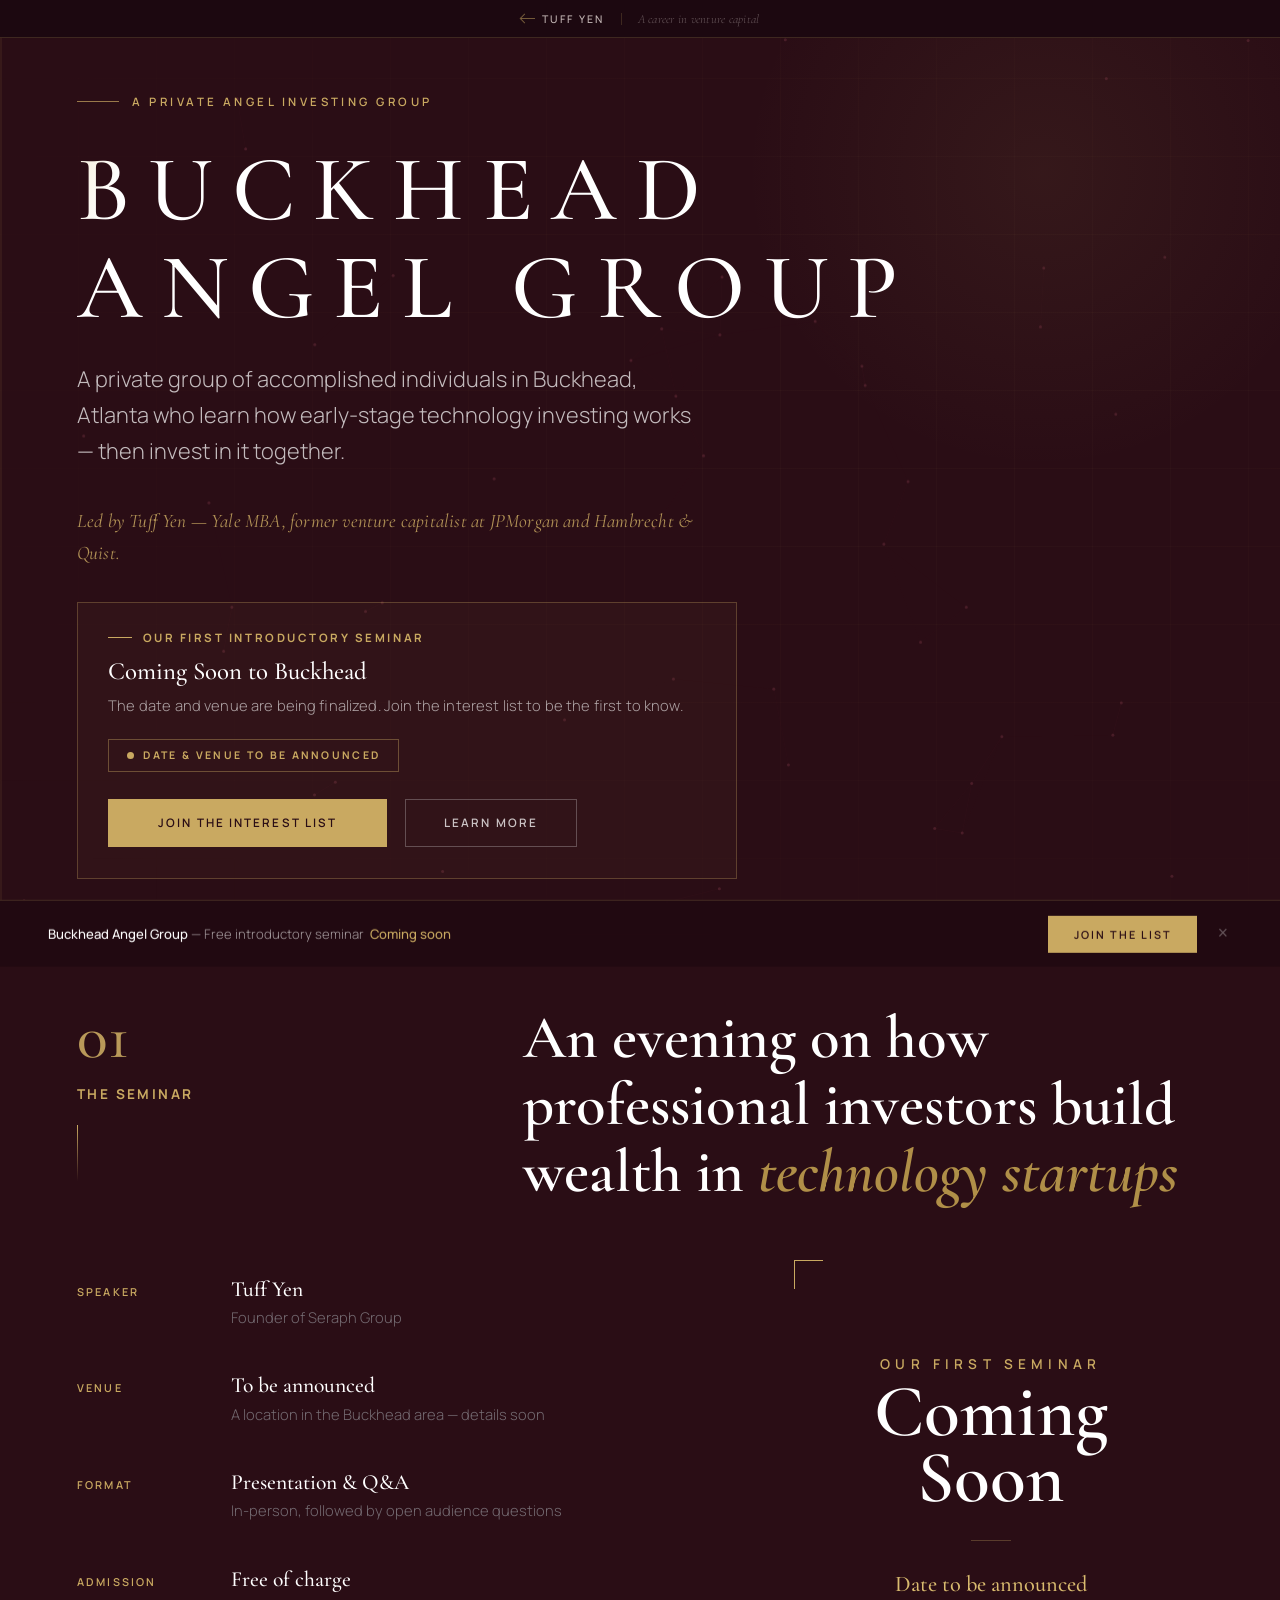
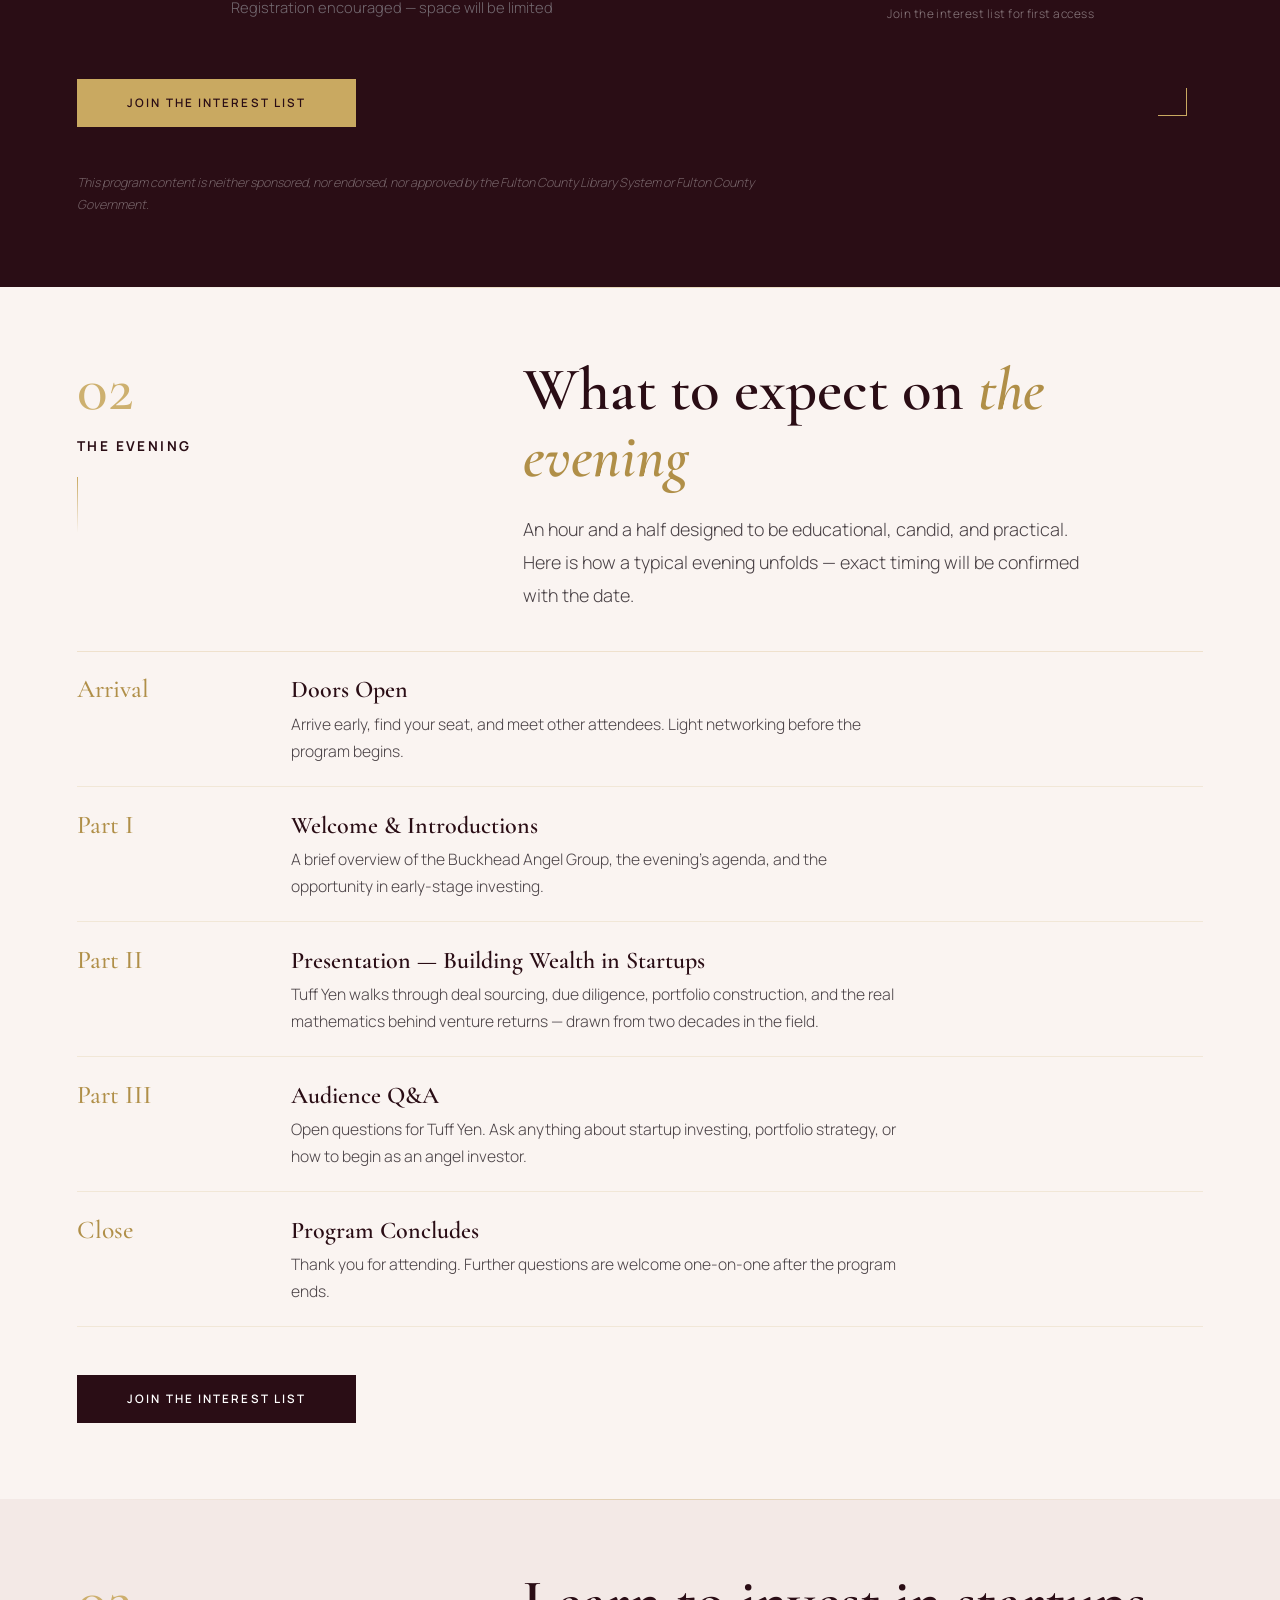
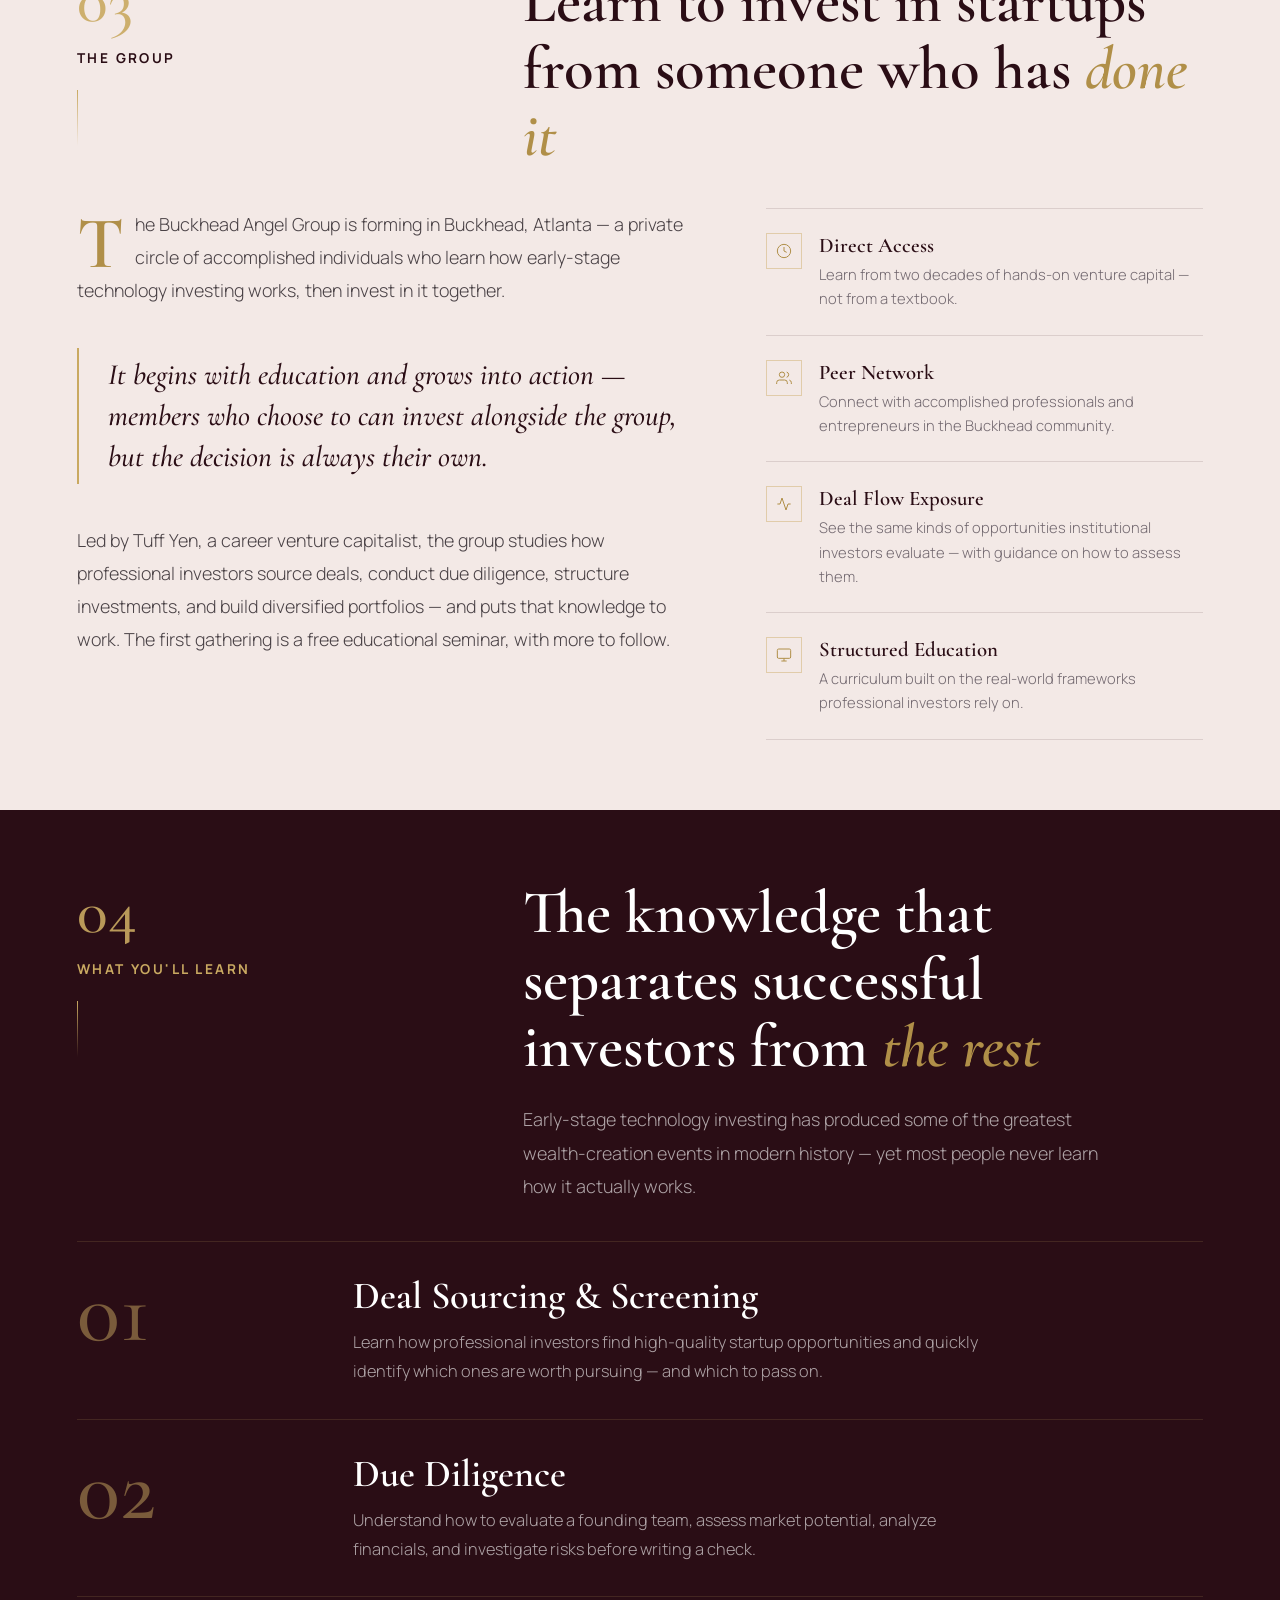
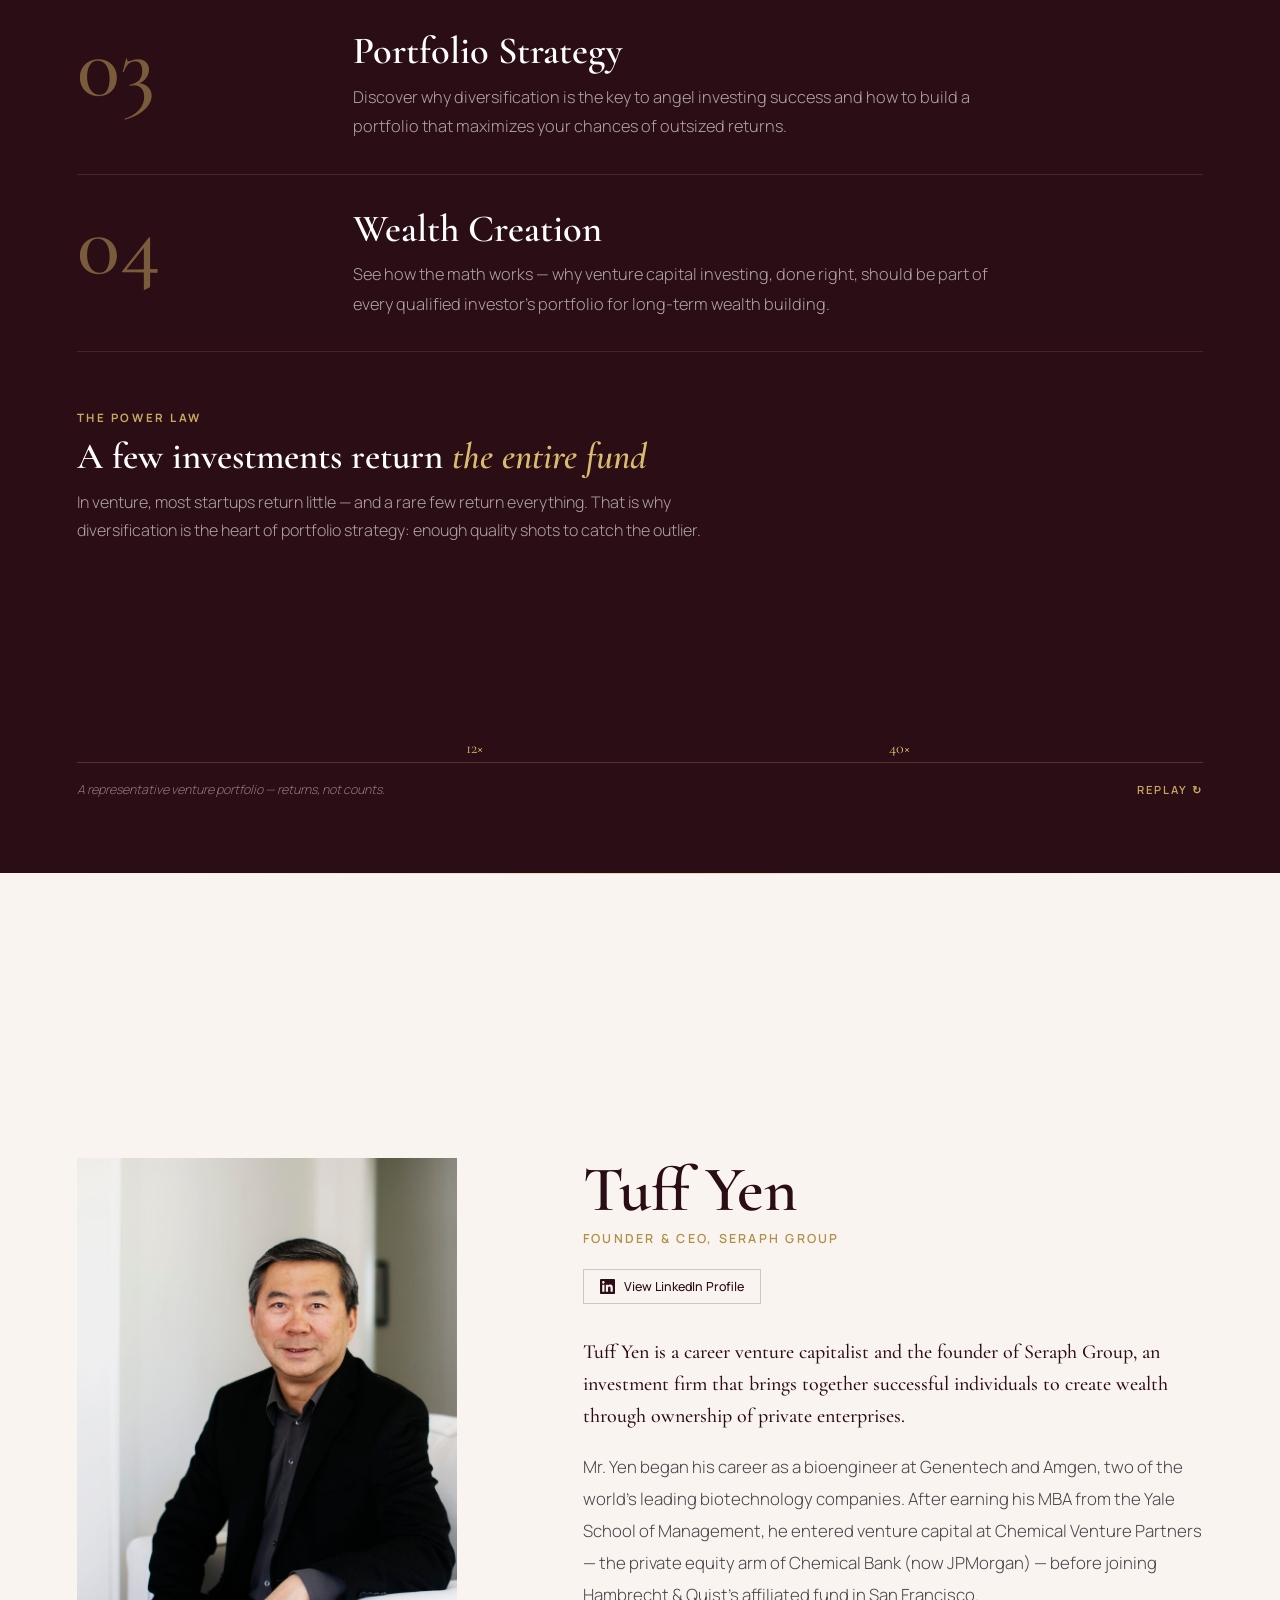
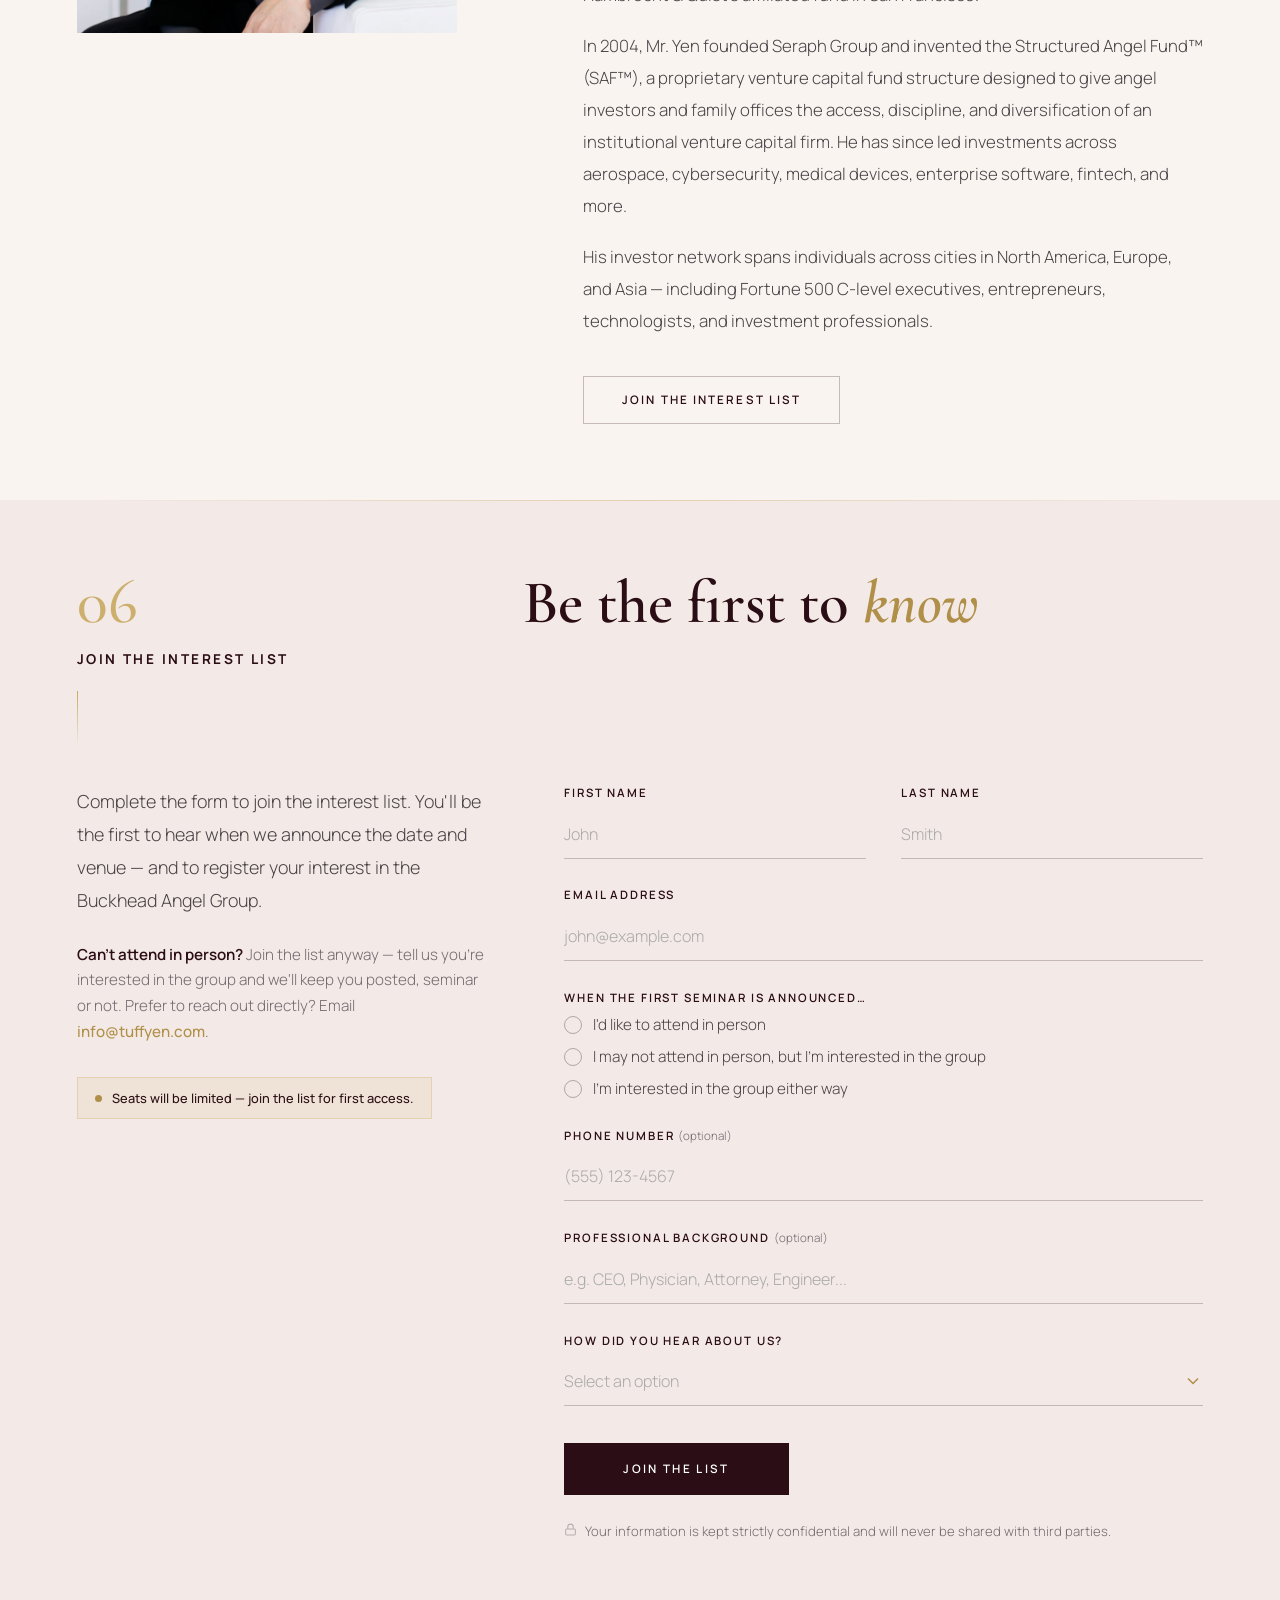
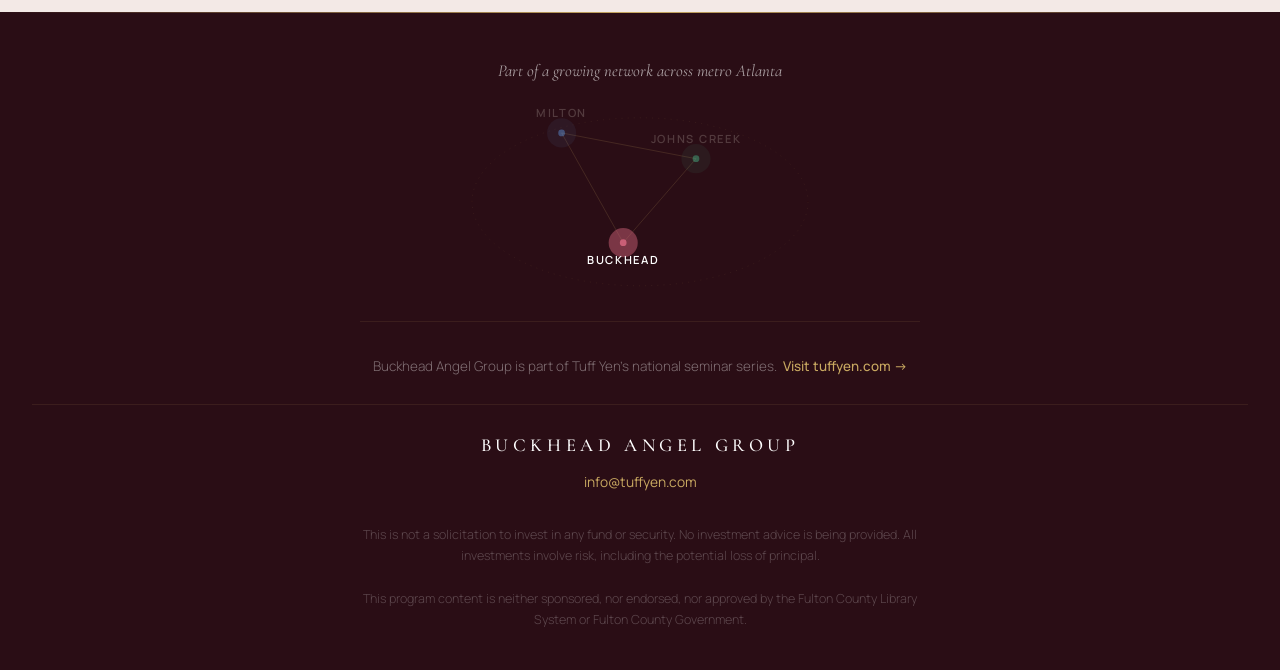
==== commit 307d196f: "Update index.html" ====
--- a/buckheadangelgroup/index.html
+++ b/buckheadangelgroup/index.html
@@ -375,6 +375,13 @@
 @media (max-width:920px){ .form-grid{ grid-template-columns:1fr; gap:2rem; } }
 .form-aside-note { font-size: 0.95rem; line-height: 1.7; font-weight: 300; color: var(--muted); margin-top: 1.5rem; }
 .form-aside-note a { color: var(--gold-deep); text-decoration: none; font-weight: 500; }
+.form-radios { display: flex; flex-direction: column; gap: 0.65rem; margin-top: 0.35rem; }
+.form-radios .radio { display: flex; align-items: flex-start; gap: 0.7rem; cursor: pointer; font-size: 0.95rem; font-weight: 300; color: var(--ink-soft); line-height: 1.4; }
+.form-radios input { appearance: none; -webkit-appearance: none; width: 18px; height: 18px; margin: 0; flex-shrink: 0; position: relative; top: 2px; border: 1px solid rgba(0,0,0,0.28); border-radius: 50%; cursor: pointer; transition: border-color 0.2s; }
+.form-radios input:checked { border-color: var(--gold-deep); }
+.form-radios input:checked::after { content: ''; position: absolute; inset: 3px; border-radius: 50%; background: var(--gold-deep); }
+.form-radios input:focus-visible { outline: 2px solid var(--gold); outline-offset: 2px; }
+.form-radios .radio:hover input { border-color: var(--gold-deep); }
 .form-notice { display: inline-flex; align-items: center; gap: 0.6rem; font-size: 0.8rem; font-weight: 500; color: var(--navy); background: rgba(201,169,97,0.12); border: 1px solid rgba(201,169,97,0.3); padding: 0.7rem 1.1rem; margin-top: 2rem; }
 .notice-dot { width: 7px; height: 7px; border-radius: 50%; background: var(--gold-deep); flex-shrink: 0; }
 
@@ -833,7 +840,7 @@
     <div class="form-grid">
       <div class="reveal reveal-d1">
         <p class="lead">Complete the form to join the interest list. You'll be the first to hear when we announce the date and venue — and to register your interest in the Buckhead Angel Group.</p>
-        <p class="form-aside-note">We'll keep you informed about the group and future opportunities. Prefer to reach out directly? Email <a href="mailto:info@tuffyen.com">info@tuffyen.com</a>.</p>
+        <p class="form-aside-note"><strong style="color:var(--navy); font-weight:600;">Can't attend in person?</strong> Join the list anyway &mdash; tell us you're interested in the group and we'll keep you posted, seminar or not. Prefer to reach out directly? Email <a href="mailto:info@tuffyen.com">info@tuffyen.com</a>.</p>
         <div class="form-notice">
           <span class="notice-dot" aria-hidden="true"></span>
           Seats will be limited — join the list for first access.
@@ -856,6 +863,14 @@
           <div class="form-group">
             <label class="form-label" for="email">Email Address</label>
             <input class="form-input" type="email" id="email" name="email" placeholder="john@example.com" required autocomplete="email">
+          </div>
+          <div class="form-group">
+            <label class="form-label">When the first seminar is announced&hellip;</label>
+            <div class="form-radios">
+              <label class="radio"><input type="radio" name="attendance" value="Hopes to attend in person" required><span>I'd like to attend in person</span></label>
+              <label class="radio"><input type="radio" name="attendance" value="May not attend in person - interested in the group"><span>I may not attend in person, but I'm interested in the group</span></label>
+              <label class="radio"><input type="radio" name="attendance" value="Interested in the group either way"><span>I'm interested in the group either way</span></label>
+            </div>
           </div>
           <div class="form-group">
             <label class="form-label" for="phone">Phone Number <span class="opt">(optional)</span></label>
